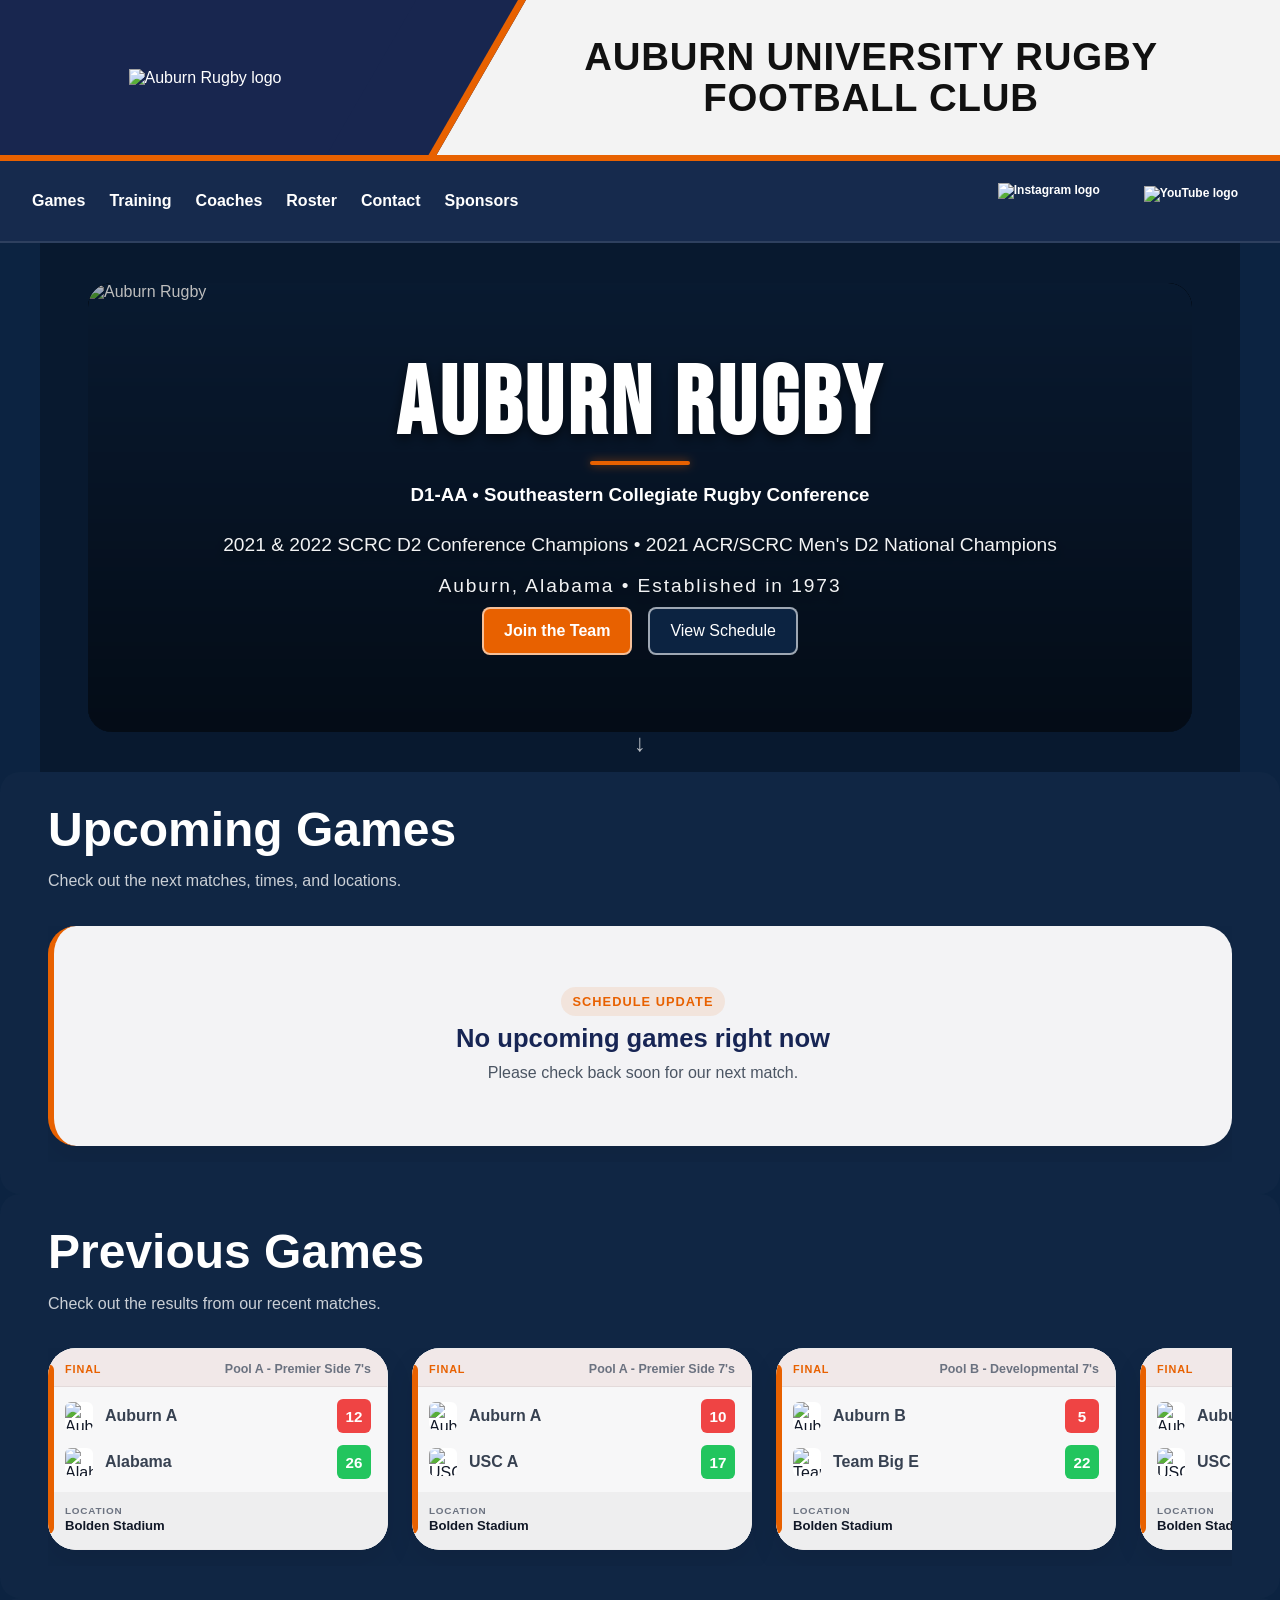
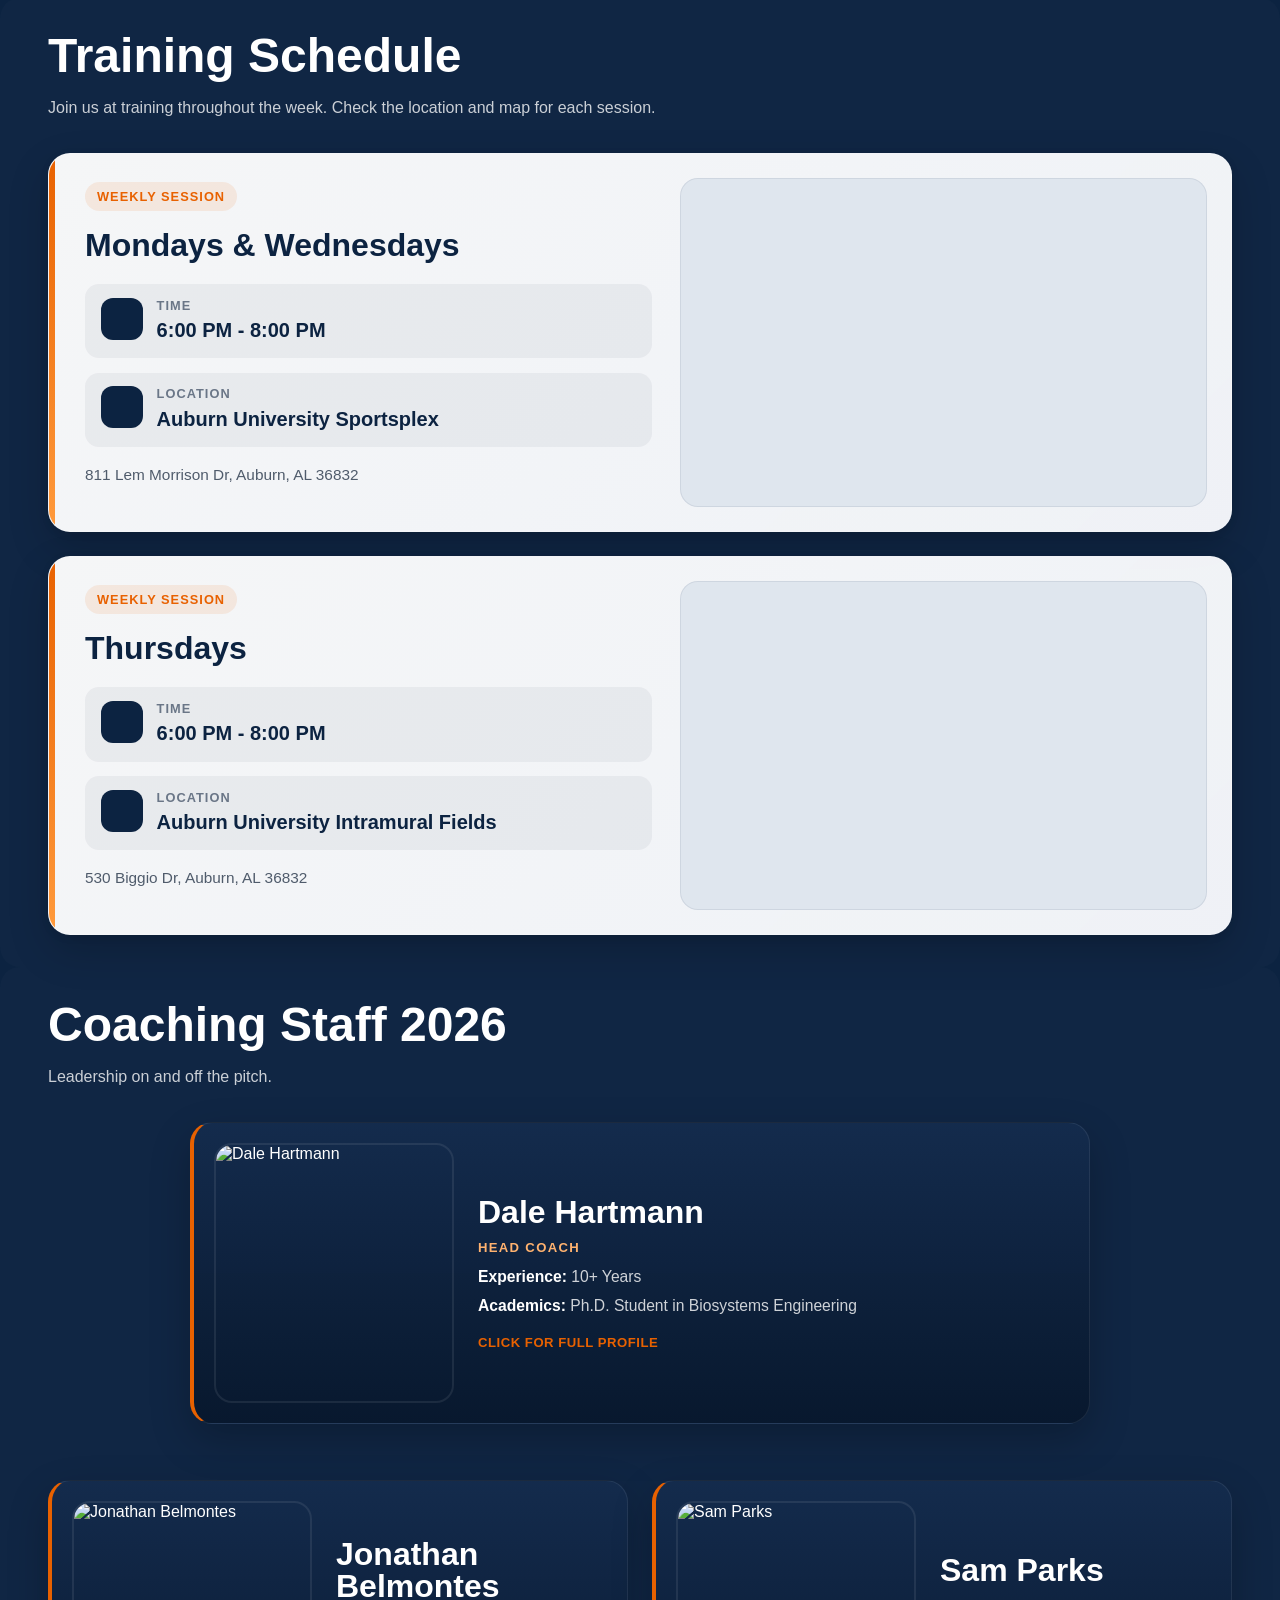
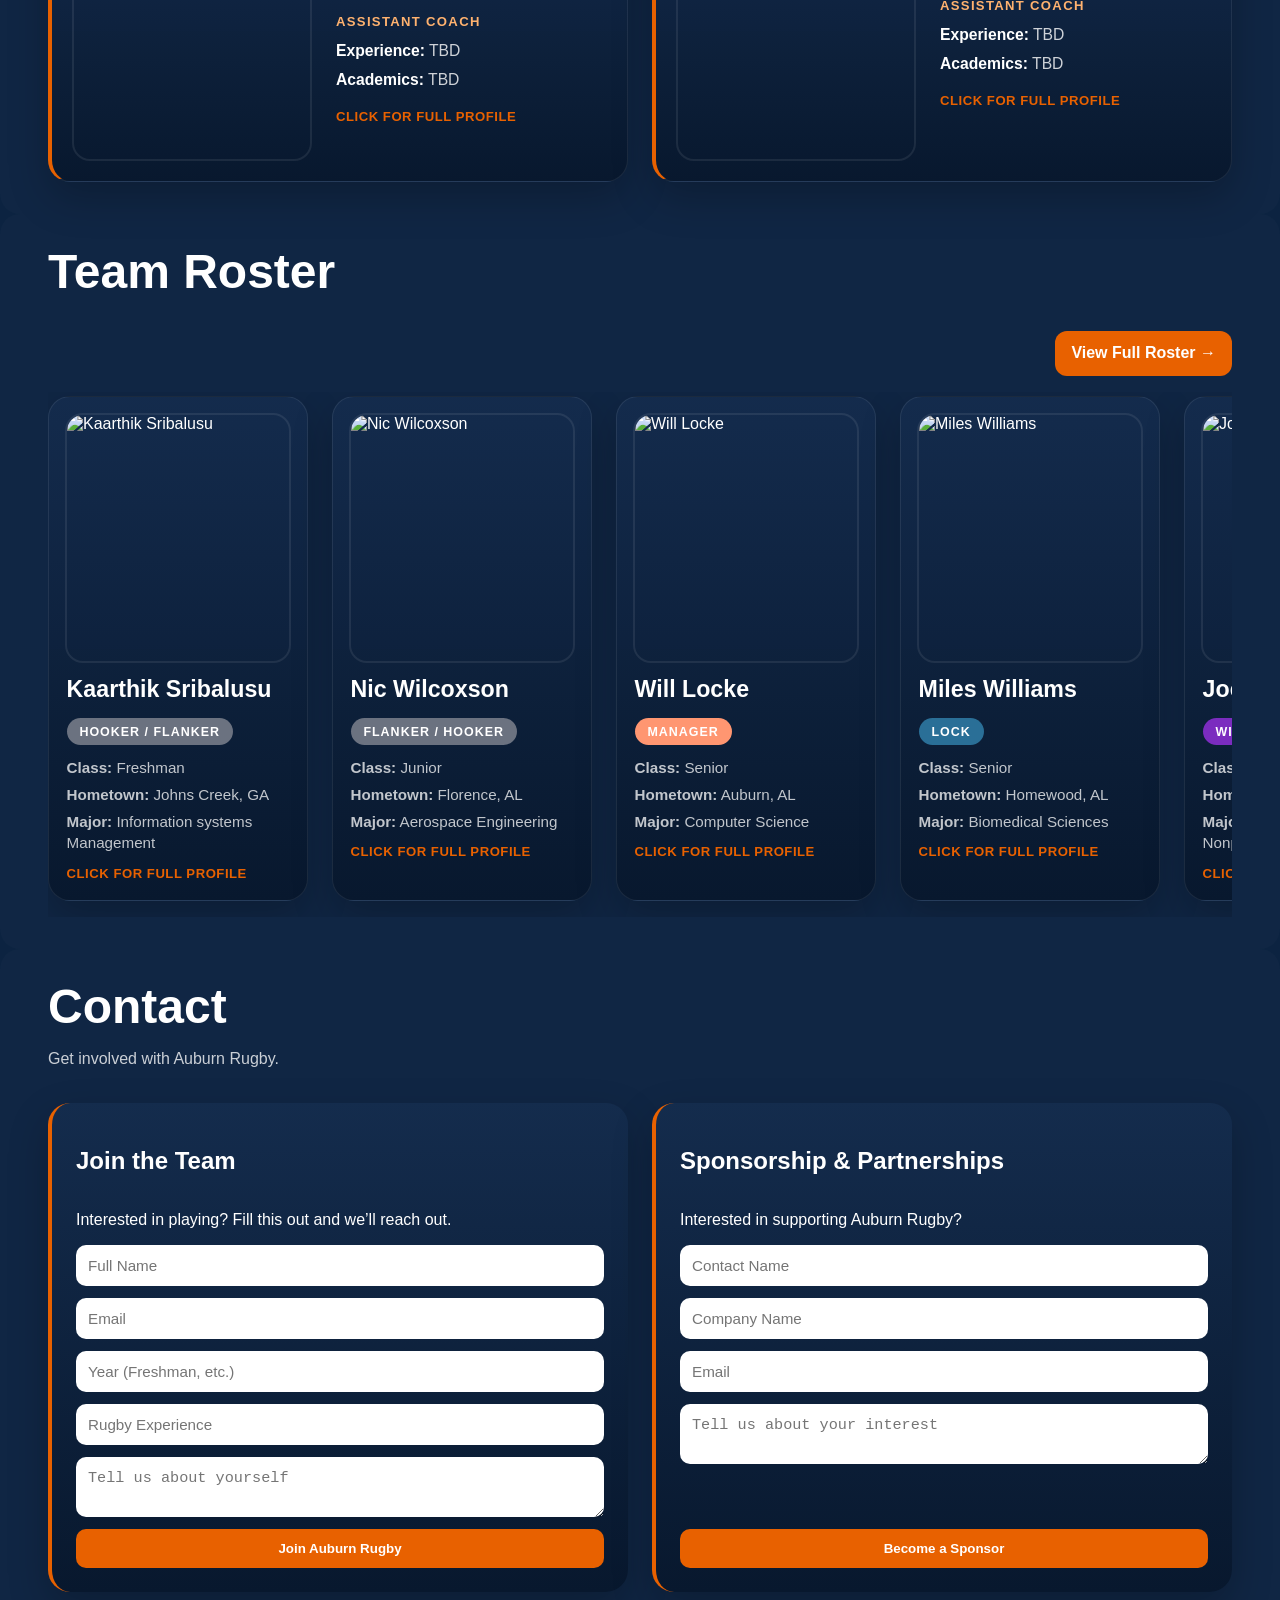
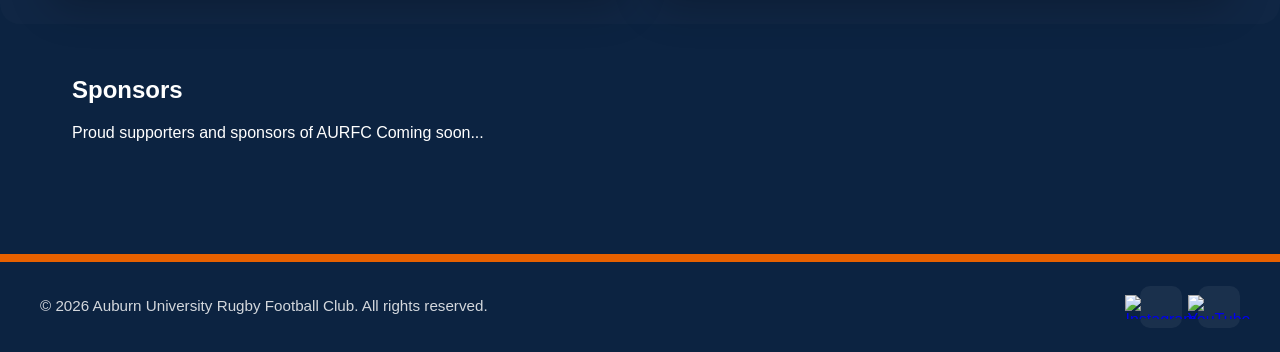
==== index.html @ 2b081f67 "Rename Home.html to index.html" ====
<!DOCTYPE html>
<html lang="en">
<head>
  <meta charset="UTF-8" />
  <meta name="viewport" content="width=device-width, initial-scale=1.0" />
  <title>Auburn University Rugby Football Club</title>

  <!-- Site styles -->
  <link rel="stylesheet" href="style.css" />

  <!-- Fonts used by the current design -->
  <link href="https://fonts.googleapis.com/css2?family=Roboto:wght@400;700&display=swap" rel="stylesheet" />
  <link href="https://fonts.googleapis.com/css2?family=Bebas+Neue&display=swap" rel="stylesheet" />
</head>
<body>
  <!-- =========================
       HEADER
       ========================= -->
  <div class="site-header" id="site-header">
  <header class="top-bar">
    <div class="top-bar-container">
      <div class="logo-section">
        <img src="images/logo.png" alt="Auburn Rugby logo" />
      </div>

      <div class="title-section">
        <h1 class="top-title">Auburn University Rugby Football Club</h1>
      </div>
    </div>
  </header>

  <!-- =========================
       MAIN NAVIGATION
       ========================= -->
  <nav class="main-nav" aria-label="Main navigation">
    <div class="nav-links">
      <a href="#upcoming-games">Games</a>
      <a href="#training-schedule">Training</a>
      <a href="#coaching-staff">Coaches</a>
      <a href="#roster">Roster</a>
      <a href="#contact">Contact</a>
      <a href="#sponsors">Sponsors</a>
    </div>

    <div class="nav-social">
      <a href="https://www.instagram.com/auburnrugby" target="_blank" rel="noopener noreferrer" class="ig-icon">
        <img src="images/IG.png" alt="Instagram logo" />
      </a>
      <a href="https://www.youtube.com/@AuburnRugby-t1y" target="_blank" rel="noopener noreferrer" class="yt-icon">
        <img src="images/YT.png" alt="YouTube logo" />
      </a>
    </div>
  </nav>
  </div>

  <main>
    <!-- =========================
         HERO
         ========================= -->
    <section class="hero">
      <div class="hero-container hero-video-full">
        <div class="hero-image">
          <!-- Poster image remains the same. The JavaScript hero-video logic is kept
               intact and safely does nothing unless a #hero-video element exists. -->
          <img src="images/Team.jpeg" alt="Auburn Rugby" class="hero-poster" id="hero-poster" />

          <div class="hero-overlay">
            <h1>Auburn Rugby</h1>
            <h3>D1-AA • Southeastern Collegiate Rugby Conference</h3>
            <p>2021 &amp; 2022 SCRC D2 Conference Champions • 2021 ACR/SCRC Men's D2 National Champions</p>
            <p class="hero-meta">Auburn, Alabama • Established in 1973</p>

            <div class="hero-buttons">
              <a href="#contact" class="btn-primary">Join the Team</a>
              <a href="#upcoming-games" class="btn-secondary">View Schedule</a>
            </div>
          </div>
        </div>
      </div>

      <div class="scroll-indicator">↓</div>
    </section>

<!-- =========================
   NEXT MATCH COUNTDOWN
========================= -->
    <section id="next-match" class="next-match-section">
      <div class="next-match-card" id="next-match-card">
        <span class="next-match-label">Next Match</span>

        <div class="next-match-opponent" id="next-match-opponent">
          Upcoming match coming soon
        </div>

        <div class="next-match-grid">
          <div class="next-match-box">
            <span class="next-match-number" id="countdown-days">--</span>
            <span class="next-match-unit">Days</span>
          </div>

          <div class="next-match-box">
            <span class="next-match-number" id="countdown-hours">--</span>
            <span class="next-match-unit">Hours</span>
          </div>

          <div class="next-match-box">
            <span class="next-match-number" id="countdown-minutes">--</span>
            <span class="next-match-unit">Minutes</span>
          </div>

          <div class="next-match-box">
            <span class="next-match-number" id="countdown-seconds">--</span>
            <span class="next-match-unit">Seconds</span>
          </div>
        </div>

        <p class="next-match-meta" id="next-match-meta">
          Date and time will appear here
        </p>
      </div>
    </section>
    <!-- =========================
         UPCOMING GAMES
         ========================= -->
    <section id="upcoming-games" class="section-block">
      <div class="section-header">
        <h2>Upcoming Games</h2>
        <p class="section-subtitle">Check out the next matches, times, and locations.</p>
      </div>

      <!-- Filled dynamically by script.js -->
      <div id="upcoming-games-container" class="upcoming-games-grid"></div>
    </section>

    <!-- =========================
         PREVIOUS GAMES
         ========================= -->
    <section id="previous-games" class="section-block">
      <div class="section-header">
        <h2>Previous Games</h2>
        <p class="section-subtitle">Check out the results from our recent matches.</p>
      </div>

      <!-- Filled dynamically by script.js -->
      <div id="previous-games-container" class="upcoming-games-grid"></div>
    </section>

    <!-- =========================
         PREVIOUS GAME MODAL
         ========================= -->
    <div class="game-modal" id="game-modal" aria-hidden="true">
      <div class="game-modal-backdrop" id="game-modal-backdrop"></div>
      <div class="game-modal-dialog" role="dialog" aria-modal="true" aria-labelledby="game-modal-title">
        <button class="game-modal-close" id="game-modal-close" aria-label="Close game details" type="button">
          &times;
        </button>

        <!-- Filled dynamically when a previous-game card is opened -->
        <div class="game-modal-content" id="game-modal-content"></div>
      </div>
    </div>

    <!-- =========================
         OPTIONAL LEGACY SCHEDULE TABLE
         Kept commented because the existing app currently comments it out,
         but the JavaScript still supports it if restored.
         ========================= -->
    <!--
    <section id="match-schedule">
      <h2>Fall 2025 Match Schedule</h2>

      <table>
        <thead>
          <tr>
            <th>Date</th>
            <th>Opponent</th>
            <th>Location</th>
          </tr>
        </thead>
        <tbody id="schedule-body"></tbody>
      </table>
    </section>
    -->

    <!-- =========================
         TRAINING SCHEDULE
         ========================= -->
    <section id="training-schedule" class="section-block">
      <div class="section-header">
        <h2>Training Schedule</h2>
        <p class="section-subtitle">
          Join us at training throughout the week. Check the location and map for each session.
        </p>
      </div>

      <!-- Filled dynamically by script.js -->
      <div id="training-container" class="training-grid"></div>
    </section>

    <!-- =========================
         COACHING STAFF
         Coach details are stored in data-* attributes and read by script.js.
         ========================= -->
    <section id="coaching-staff" class="section-block">
      <div class="section-header">
        <h2>Coaching Staff 2026</h2>
        <p class="section-subtitle">Leadership on and off the pitch.</p>
      </div>

      <div class="coach-shell">
        <article
          class="player-card coach-card-horizontal coach-card"
          id="head-coach-card"
          tabindex="0"
          role="button"
          data-name="Dale Hartmann"
          data-role="Head Coach"
          data-image="images/players/silhouette.png"
          data-experience="10+ Years Coaching"
          data-specialty="Player Development"
          data-hometown="TBD"
          data-bio="Dale Hartmann leads Auburn Rugby with a focus on development, discipline, and competitive excellence."
        >
          <div class="player-image-wrap coach-image-wrap">
            <img src="images/players/silhouette.png" alt="Dale Hartmann" class="player-image coach-image" />
          </div>

          <div class="player-card-body coach-card-body">
            <h3 class="player-name coach-name">Dale Hartmann</h3>
            <p class="player-position coach-role">Head Coach</p>

            <div class="player-card-preview coach-preview">
              <span><strong>Experience:</strong> 10+ Years</span>
              <span><strong>Academics:</strong> Ph.D. Student in Biosystems Engineering</span>
            </div>

            <p class="player-card-hint">Click for full profile</p>
          </div>
        </article>

        <article
          class="player-card coach-card-horizontal coach-card"
          id="assistant-coach-1-card"
          tabindex="0"
          role="button"
          data-name="Jonathan Belmontes"
          data-role="Assistant Coach"
          data-image="images/players/silhouette.png"
          data-experience="TBD"
          data-specialty="Attack"
          data-hometown="TBD"
          data-bio="Jonathan Belmontes works closely with the backs and attacking systems."
        >
          <div class="player-image-wrap coach-image-wrap">
            <img src="images/players/silhouette.png" alt="Jonathan Belmontes" class="player-image coach-image" />
          </div>

          <div class="player-card-body coach-card-body">
            <h3 class="player-name coach-name">Jonathan Belmontes</h3>
            <p class="player-position coach-role">Assistant Coach</p>

            <div class="player-card-preview coach-preview">
              <span><strong>Experience:</strong> TBD</span>
              <span><strong>Academics:</strong> TBD</span>
            </div>

            <p class="player-card-hint">Click for full profile</p>
          </div>
        </article>

        <article
          class="player-card coach-card-horizontal coach-card"
          id="assistant-coach-2-card"
          tabindex="0"
          role="button"
          data-name="Sam Parks"
          data-role="Assistant Coach"
          data-image="images/players/silhouette.png"
          data-experience="TBD"
          data-specialty="Defense"
          data-hometown="TBD"
          data-bio="Sam Parks focuses on defensive structure and player development within the program."
          aria-label="View details for Sam Parks"
        >
          <div class="player-image-wrap coach-image-wrap">
            <img src="images/players/silhouette.png" alt="Sam Parks" class="player-image coach-image" />
          </div>

          <div class="player-card-body coach-card-body">
            <h3 class="player-name coach-name">Sam Parks</h3>
            <p class="player-position coach-role">Assistant Coach</p>

            <div class="player-card-preview coach-preview">
              <span><strong>Experience:</strong> TBD</span>
              <span><strong>Academics:</strong> TBD</span>
            </div>

            <p class="player-card-hint">Click for full profile</p>
          </div>
        </article>
      </div>
    </section>

    <!-- =========================
         OFFICERS
         Kept commented to preserve the current live structure.
         ========================= -->
    <!--
    <section id="officers">
      <h2>Executive Officers 2026</h2>
      <p>Coming soon...</p>
    </section>
    -->

    <!-- =========================
         ROSTER PREVIEW
         The home page shows a smaller, randomized player carousel.
         ========================= -->
    <section id="roster" class="section-block">
      <div class="section-header">
        <h2>Team Roster</h2>
      </div>

      <div class="roster-home-actions">
        <a href="Roster.html" class="view-roster-btn">View Full Roster →</a>
      </div>

      <div class="roster-shell">
        <div class="player-carousel" id="roster-container"></div>
      </div>
    </section>

    <!-- Player modal used by both the home page roster preview and the full roster page -->
    <div class="player-modal" id="player-modal" aria-hidden="true">
      <div class="player-modal-backdrop" id="player-modal-backdrop"></div>

      <div class="player-modal-dialog" role="dialog" aria-modal="true" aria-labelledby="player-modal-name">
        <button class="player-modal-close" id="player-modal-close" aria-label="Close player details" type="button">
          &times;
        </button>

        <div class="player-modal-content" id="player-modal-content"></div>
      </div>
    </div>

    <!-- Coach modal uses the same visual shell as the player modal -->
    <div class="player-modal" id="coach-modal" aria-hidden="true">
      <div class="player-modal-backdrop" id="coach-modal-backdrop"></div>

      <div class="player-modal-dialog" role="dialog" aria-modal="true" aria-labelledby="coach-modal-name">
        <button class="player-modal-close" id="coach-modal-close" aria-label="Close coach details" type="button">
          &times;
        </button>

        <div class="player-modal-content" id="coach-modal-content"></div>
      </div>
    </div>

    <!-- =========================
         CONTACT
         Two separate AJAX forms:
         - Player interest form
         - Sponsor/partnership form
         ========================= -->
    <section id="contact" class="section-block">
      <div class="section-header">
        <h2>Contact</h2>
        <p class="section-subtitle">Get involved with Auburn Rugby.</p>
      </div>

      <div class="contact-grid">
        <div class="contact-card">
          <h2>Join the Team</h2>
          <p>Interested in playing? Fill this out and we’ll reach out.</p>

          <form id="player-contact-form" action="https://formspree.io/f/xgorejrr" method="POST">
            <input type="hidden" name="type" value="player" />

            <input type="text" name="name" placeholder="Full Name" required />
            <input type="email" name="email" placeholder="Email" required />
            <input type="text" name="year" placeholder="Year (Freshman, etc.)" />
            <input type="text" name="experience" placeholder="Rugby Experience" />

            <textarea name="message" placeholder="Tell us about yourself"></textarea>

            <button type="submit">Join Auburn Rugby</button>
          </form>
        </div>

        <div class="contact-card">
          <h2>Sponsorship &amp; Partnerships</h2>
          <p>Interested in supporting Auburn Rugby?</p>

          <form id="sponsor-contact-form" action="https://formspree.io/f/xjgjvqzk" method="POST">
            <input type="hidden" name="type" value="sponsor" />

            <input type="text" name="name" placeholder="Contact Name" required />
            <input type="text" name="company" placeholder="Company Name" />
            <input type="email" name="email" placeholder="Email" required />

            <textarea name="message" placeholder="Tell us about your interest"></textarea>

            <button type="submit">Become a Sponsor</button>
          </form>
        </div>
      </div>
    </section>

    <!-- Success modal opened by the AJAX contact-form logic -->
    <div class="contact-success-modal" id="contact-success-modal" aria-hidden="true">
      <div class="contact-success-backdrop"></div>
      <div class="contact-success-box">
        <h3>Thank you!</h3>
        <p>Your information has been submitted successfully.</p>
        <button type="button" id="contact-success-close">Close</button>
      </div>
    </div>

    <!-- =========================
         SPONSORS
         ========================= -->
    <section id="sponsors">
      <h2>Sponsors</h2>
      <p>Proud supporters and sponsors of AURFC Coming soon...</p>
    </section>
  </main>

  <!-- =========================
       FOOTER
       ========================= -->
  <footer class="site-footer">
    <div class="footer-container">
      <p>&copy; 2026 Auburn University Rugby Football Club. All rights reserved.</p>

      <div class="footer-social">
        <a href="https://www.instagram.com/auburnrugby" target="_blank" rel="noopener noreferrer" class="ig-icon">
          <img src="images/IG.png" alt="Instagram logo" />
        </a>
        <a href="https://www.youtube.com/@AuburnRugby-t1y" target="_blank" rel="noopener noreferrer" class="yt-icon">
          <img src="images/YT.png" alt="YouTube logo" />
        </a>
      </div>
    </div>
  </footer>

  <!-- Site behavior -->
  <script src="script.js"></script>
</body>
</html>
---- style.css ----
html, body {
  overflow-x: hidden;
}
*,
*::before,
*::after {
  box-sizing: border-box;
}

html,
body {
  margin: 0;
  padding: 0;
  font-family: Arial, sans-serif;
  background-color: #0c2341;
  color: white;
  max-width: 100%;
  overflow-x: hidden;
}

h1 {
  text-align: center;
}

  section {
    max-width: 1200px;
    margin: 0 auto;
    padding: 2rem;
  }
/* =========================
   TOP HEADER BAR
========================= */

/* =========================
   STACKED HEADER
========================= */

.site-header {
  position: relative;
  z-index: 1000;
}

/* Top brand bar stays normal */
.top-bar {
  background: #f3f3f3;
  border-bottom: 6px solid #e86100;
}

.top-bar-container {
  width: 100%;
  height: 155px;
  display: grid;
  grid-template-columns: 430px 1fr;
  overflow: hidden;
}

.logo-section {
  position: relative;
  background: #18264f;
  display: flex;
  align-items: center;
  justify-content: center;
  padding: 1rem 1.5rem;
}

.logo-section::after {
  content: "";
  position: absolute;
  top: -8px;
  bottom: -40px;
  right: -42px;
  width: 110px;
  background: #18264f;
  transform: skewX(-30deg);
  border-right: 8px solid #e86100;
  z-index: 1;
}

.logo-section img {
  max-height: 125px;
  width: auto;
  display: block;
  position: relative;
  z-index: 2;
  transform: translateX(-10px);
}

.title-section {
  display: flex;
  align-items: center;
  justify-content: center;
  background: #f3f3f3;
  padding: 0 2.5rem 0 4.5rem;
}

.top-title {
  margin: 0;
  text-align: center;
  font-size: clamp(2rem, 3vw, 3.3rem);
  font-weight: 900;
  line-height: 1.05;
  color: #111;
  text-transform: uppercase;
  letter-spacing: 0.02em;
  max-width: 1100px;
}

/* ONLY the nav sticks */
.main-nav {
  position: sticky;
  top: 0;
  z-index: 1000;

  display: flex;
  justify-content: space-between;
  align-items: center;
  flex-wrap: wrap;

  background: #162a4d;
  padding: 1rem 2rem;
  border-bottom: 2px solid rgba(255,255,255,0.1);
}

/* remove fake offset */
body {
  padding-top: 0;
}

/* =========================
   SOCIAL MEDIA
========================= */

.nav-links {
  display: flex;
  flex-wrap: wrap;
  gap: 1.5rem;
}

.nav-links a {
  color: white;
  text-decoration: none;
  font-weight: bold;
}

.nav-links a:hover {
  transition: transform 0.2s ease, opacity 0.2s ease;
  transform: scale(1.1);
  opacity: 0.85;
}

.nav-social {
  display: flex;
  gap: 1.5rem;
  align-items: center;
}

.nav-social img {
  height: 28px;
  width: auto;
  display: block;
  transition: transform 0.2s ease, opacity 0.2s ease;
}

.nav-social a:hover img {
  transform: scale(1.15);
  opacity: 0.85;
}

.nav-social a {
  display: flex;
  align-items: center;
  justify-content: center;
  color: white;
  text-decoration: none;
  display: flex;
  align-items: center;
  justify-content: center;
  font-size: 0.75rem;
  font-weight: 800;
  padding: 6px 10px;
  border-radius: 8px;
  transition: all 0.2s ease;
}

.nav-social a:hover {
  background: #0c2341;
  transform: translateY(-2px);
}
.ig-icon img {
  height: 36px;
}

.yt-icon img {
  height: 30px;
}
/* =========================
   HERO SECTION
========================= */

.hero {
  padding: 2.5rem clamp(1rem, 4vw, 3rem);
  background:#08192f;
  position: relative;
}

.hero-video-full {
  max-width: 1280px;
  margin: 0 auto;
  padding: 0;
  border-radius: 24px;
  overflow: hidden;
  background: #000;
}

.hero-image {
  position: relative;
  aspect-ratio: 16 / 6.5;
  overflow: hidden;
  border-radius: 24px;
}

.hero-poster,
.hero-video {
  position: absolute;
  inset: 0;
  width: 100%;
  height: 100%;
  display: block;
}

.hero-overlay {
  background: linear-gradient(
    to bottom,
    rgba(0,0,0,0.25),
    rgba(0,0,0,0.65)
  );
  position: absolute;
  inset: 0;
  display: flex;
  flex-direction: column;
  justify-content: center;
  align-items: center;
  text-align: center;
  padding: 2rem;
  animation: fadeUp 0.8s ease forwards;
}

@keyframes fadeUp {
  from {
    opacity: 0;
    transform: translateY(15px);
  }
  to {
    opacity: 1;
    transform: translateY(0);
  }
}

.hero-overlay h1 {
  font-family: 'Bebas Neue', sans-serif;
  font-size: 6rem;
  letter-spacing: 0.04em;
  text-transform: uppercase;
  align-items: center;
  margin: 0;
  line-height: 0.95;
}

.hero-overlay h1::after {
  content: "";
  display: block;
  width: 100px;
  height: 4px;
  background: #e86100;
  margin: 10px auto 0;
  border-radius: 2px;
  box-shadow: 0 0 10px rgba(232, 97, 0, 0.6);
}

.hero-overlay p {
  margin: 0.6rem 0;
  font-size: 1.2rem;
  opacity: 0.95;
}

.hero-overlay h1,
.hero-overlay p {
  text-shadow: 0 4px 12px rgba(0,0,0,0.6);
}

.hero-meta {
  font-size: 0.85rem;
  letter-spacing: 0.1em;
  opacity: 0.8;
  margin-bottom: 1.2rem;
}

.hero-buttons {
  display: flex;
  gap: 1rem;
  align-items: center;
  justify-content: center;
}

.btn-primary {
  background: #e86100;
  padding: 12px 20px;
  border-radius: 8px;
  color: white;
  text-decoration: none;
  font-weight: bold;
  border: 2px solid rgba(255,255,255,0.6);
}

.btn-secondary {
  background: #0c2341;
  padding: 12px 20px;
  border-radius: 8px;
  color: white;
  text-decoration: none;
  border: 2px solid rgba(255,255,255,0.6);
}

.btn-primary,
.btn-secondary {
  display: inline-flex;
  align-items: center;
  justify-content: center;
  height: 48px; /* force equal height */
}

.btn-primary:hover {
  transform: translateY(-2px);
  box-shadow: 0 8px 20px rgba(232, 97, 0, 0.4);
}

.btn-secondary:hover {
  transform: translateY(-2px);
  box-shadow: 0 8px 20px #0c2341ff;
}

.hero-poster {
  object-fit: contain;
  object-position: center center;
  background: #0c2341;
}

.hero-video {
  object-fit: contain;
  object-position: center center;
  background: #0c2341;

}

.hero-video {
  opacity: 0;
  transition: opacity 0.25s ease;
}

.hero-image.is-playing .hero-video {
  opacity: 1;
}

.hero-image.is-playing .hero-poster {
  opacity: 0;
}

.hero-poster {
  transition: opacity 0.25s ease;
}

.scroll-indicator {
  position: absolute;
  bottom: 15px;
  font-size: 1.5rem;
  opacity: 0.7;
  animation: bounce 1.5s infinite;
  left: 50%;
  transform: translateX(-50%);
}

@keyframes bounce {
  0%, 100% { transform: translateY(0); }
  50% { transform: translateY(6px); }
}

/* =========================
   NEXT MATCH COUNTDOWN
========================= */

.next-match-section {
  margin-top: 20px;
  margin-bottom: 2.25rem;
  padding: 0;
}

.next-match-section .section-header {
  text-align: center;
  margin-bottom: 1.25rem;
}

.next-match-card {
  max-width: 860px;
  margin: 0 auto;
  padding: 2rem;
  border-radius: 24px;
  position: relative;
  overflow: hidden;
  animation: fadeUp 0.6s ease;
  background: linear-gradient(
    180deg,
    rgba(15, 42, 74, 0.98),
    rgba(8, 24, 46, 1)
  );
  border: 1px solid rgba(255,255,255,0.10);
  box-shadow: 0 20px 50px rgba(0,0,0,0.28);
  text-align: center;
}

.next-match-card::before {
  content: "";
  position: absolute;
  top: 0;
  left: 32px;
  right: 32px;
  height: 4px;
  background: #e86100;
  border-radius: 0 0 6px 6px;
}

.next-match-label {
  display: inline-block;
  margin-bottom: 0.7rem;
  font-size: 0.8rem;
  font-weight: 800;
  letter-spacing: 0.14em;
  text-transform: uppercase;
  color: #ffb26f;
}

.next-match-opponent {
  font-size: clamp(1.5rem, 3vw, 2.15rem);
  font-weight: 900;
  line-height: 1.15;
  color: #ffffff;
  margin-bottom: 1.25rem;
}

.next-match-grid {
  display: grid;
  grid-template-columns: repeat(4, minmax(130px, 1fr));
  gap: 1rem;
  margin-bottom: 1.25rem;
}

.next-match-box {
  padding: 1.15rem 0.8rem;
  border-radius: 18px;
  background: rgba(255,255,255,0.07);
  border: 1px solid rgba(255,255,255,0.10);
  box-shadow: inset 0 1px 0 rgba(255,255,255,0.08);
}

.next-match-number {
  display: block;
  font-size: clamp(2.2rem, 4vw, 3.4rem);
  font-weight: 900;
  line-height: 1;
  color: #ffffff;
}

.next-match-unit {
  display: block;
  margin-top: 0.45rem;
  font-size: 0.78rem;
  font-weight: 800;
  letter-spacing: 0.1em;
  text-transform: uppercase;
  color: rgba(255,255,255,0.68);
}

.next-match-meta {
  margin: 0;
  font-size: 1.05rem;
  font-weight: 700;
  color: rgba(255,255,255,0.9);
}

/* UPCOMING GAMES */
.upcoming-games-grid {
  display: flex;
  gap: 1.5rem;
  overflow-x: auto;
  padding-bottom: 1rem;
  scroll-snap-type: x proximity;
}

.upcoming-game-card {
  flex: 0 0 320px;
  background: #f3f3f5;
  border-radius: 28px;
  position: relative;
  overflow: hidden;
  box-shadow: 0 12px 30px rgba(0, 0, 0, 0.08);
  scroll-snap-align: start;
}

.upcoming-game-card::before {
  content: "";
  position: absolute;
  top: 16px;
  bottom: 16px;
  left: 0;
  width: 6px;
  background: #e86100;
  border-radius: 0 8px 8px 0;
}

.upcoming-game-content {
  display: flex;
  flex-direction: column;
  gap: 1rem;
  padding: 1.25rem;
}

.upcoming-game-badge {
  display: inline-flex;
  align-self: flex-start;
  padding: 0.45rem 0.75rem;
  border-radius: 999px;
  background: rgba(232, 97, 0, 0.1);
  color: #e86100;
  font-size: 0.8rem;
  font-weight: 800;
  letter-spacing: 0.08em;
  text-transform: uppercase;
}

.upcoming-game-header {
  display: flex;
  align-items: center;
  gap: 0.85rem;
}

.upcoming-game-logo {
  width: 60px;
  height: 60px;
  object-fit: contain;
  border-radius: 14px;
  background: #fff;
  padding: 0.35rem;
  box-shadow: 0 4px 12px rgba(0,0,0,0.08);
}

.upcoming-game-title {
  margin: 0;
  font-size: 1.5rem;
  line-height: 1.1;
  color: #172554;
}

.upcoming-game-meta {
  display: grid;
  gap: 0.75rem;
}

.upcoming-game-meta-item {
  display: flex;
  gap: 0.85rem;
  align-items: flex-start;
  padding: 0.85rem 1rem;
  border-radius: 14px;
  background: rgba(12, 35, 65, 0.05);
}

.upcoming-game-meta-icon {
  flex-shrink: 0;
  width: 42px;
  height: 42px;
  display: grid;
  place-items: center;
  border-radius: 12px;
  background: #0c2341;
  color: #ffffff;
  font-size: 1rem;
  font-weight: 700;
}

.upcoming-game-meta-label {
  display: block;
  margin-bottom: 0.2rem;
  font-size: 0.8rem;
  font-weight: 800;
  text-transform: uppercase;
  letter-spacing: 0.08em;
  color: #6a7687;
}

.upcoming-game-meta-value {
  margin: 0;
  font-size: 1.05rem;
  font-weight: 700;
  color: #0c2341;
  line-height: 1.4;
}

.upcoming-game-meta-value a {
  color: #0c2341;
  text-decoration: none;
  border-bottom: 1px solid transparent;
  transition: color 0.2s ease, border-color 0.2s ease;
}

.upcoming-game-meta-value a:hover {
  color: #e86100;
  border-color: #e86100;
}

.upcoming-game-map-container {
  height: 150px;
  border-radius: 18px;
  overflow: hidden;
  background: #dfe6ee;
}

.upcoming-game-map-container iframe {
  width: 100%;
  height: 100%;
  border: 0;
  display: block;
}

.upcoming-game-empty-state {
  flex: 1 1 100%;
  min-height: 220px;
  display: flex;
  align-items: center;
  justify-content: center;
  background: #f3f3f5;
  border-radius: 28px;
  box-shadow: 0 12px 30px rgba(0, 0, 0, 0.08);
  border-left: 6px solid #e86100;
}

.upcoming-game-empty-content {
  text-align: center;
  padding: 2rem;
  max-width: 500px;
}

.upcoming-game-empty-content h3 {
  margin: 0.5rem 0;
  color: #172554;
  font-size: 1.6rem;
}

.upcoming-game-empty-content p {
  margin: 0;
  color: #4b5563;
  font-size: 1rem;
  line-height: 1.5;
}

.upcoming-games-grid {
  display: flex;
  gap: 1.5rem;
  overflow-x: auto;
  padding-bottom: 1rem;
  scroll-snap-type: x proximity;
}

.upcoming-game-card,
.previous-game-card {
  flex: 0 0 340px;
  scroll-snap-align: start;
}
.previous-game-card.win {
  border-left: 6px solid #22c55e;
}

.previous-game-card.loss {
  border-left: 6px solid #ef4444;
}

.espn-game-card {
  background: #f7f7f8;
  border-radius: 16px;
  overflow: hidden;
  box-shadow: 0 10px 24px rgba(0, 0, 0, 0.08);
  color: #111827;
  border: 1px solid rgba(0,0,0,0.05);
}

.espn-game-top {
  display: flex;
  justify-content: space-between;
  align-items: center;
  gap: 0.75rem;
  padding: 0.8rem 1rem 0.6rem;
  background: #f1e8e8;
  border-bottom: 1px solid rgba(0,0,0,0.06);
}

.espn-status-badge {
  font-size: 0.68rem;
  font-weight: 900;
  letter-spacing: 0.08em;
  color: #e86100;
  text-transform: uppercase;
}

.espn-game-type {
  font-size: 0.78rem;
  color: #6b7280;
  font-weight: 700;
  text-align: right;
}

.espn-matchup {
  padding: 0.8rem 1rem;
  display: flex;
  flex-direction: column;
  gap: 0.75rem;
}

.espn-team-row {
  display: flex;
  align-items: center;
  justify-content: space-between;
  gap: 1rem;
}

.espn-team-info {
  display: flex;
  align-items: center;
  gap: 0.75rem;
  min-width: 0;
}

.espn-team-logo {
  width: 28px;
  height: 28px;
  object-fit: contain;
  border-radius: 6px;
  background: white;
  flex-shrink: 0;
}

.espn-team-name {
  font-size: 1rem;
  font-weight: 800;
  color: #374151;
  white-space: nowrap;
  overflow: hidden;
  text-overflow: ellipsis;
}

.espn-score-box {
  min-width: 34px;
  height: 34px;
  border-radius: 6px;
  display: inline-flex;
  align-items: center;
  justify-content: center;
  font-weight: 900;
  font-size: 0.95rem;
  color: white;
  flex-shrink: 0;
}

.espn-score-box.win {
  background: #22c55e;
}

.espn-score-box.loss {
  background: #ef4444;
}

.espn-game-footer {
  padding: 0.8rem 1rem 1rem;
  background: #eeeeef;
  display: flex;
  flex-direction: column;
  gap: 0.15rem;
}

.espn-location-label {
  font-size: 0.62rem;
  font-weight: 900;
  letter-spacing: 0.08em;
  text-transform: uppercase;
  color: #6b7280;
}

.espn-location-value {
  font-size: 0.82rem;
  font-weight: 700;
  color: #111827;
}

.previous-game-card {
  cursor: pointer;
  transition: transform 0.2s ease, box-shadow 0.2s ease;
}

.previous-game-card:hover,
.previous-game-card:focus-visible {
  transform: translateY(-4px);
}

.upcoming-games-grid::-webkit-scrollbar {
  height: 10px;
}

.upcoming-games-grid::-webkit-scrollbar-track {
  background: rgba(255,255,255,0.08);
  border-radius: 999px;
}

.upcoming-games-grid::-webkit-scrollbar-thumb {
  background: linear-gradient(90deg, #e86100, #ff9d4d);
  border-radius: 999px;
}

.player-modal-season-stats {
  margin-top: 1.5rem;
}

.player-modal-section-title {
  margin: 0 0 0.9rem;
  font-size: 1.1rem;
  font-weight: 800;
  color: #ffffff;
}

.game-modal-player-stats {
  margin-top: 1.5rem;
}

.game-modal-section-title {
  margin: 0 0 0.9rem;
  font-size: 1.1rem;
  font-weight: 800;
  color: #ffffff;
}

.game-modal-player-grid {
  display: grid;
  grid-template-columns: repeat(auto-fit, minmax(220px, 1fr));
  gap: 1rem;
}

.game-modal-player-card {
  padding: 1rem;
  border-radius: 16px;
  background: rgba(255,255,255,0.06);
  border: 1px solid rgba(255,255,255,0.06);
  color: #ffffff;
  text-align: left;
  cursor: pointer;
  transition: transform 0.2s ease, background 0.2s ease;
}

.game-modal-player-card:hover {
  transform: translateY(-2px);
  background: rgba(255,255,255,0.1);
}

.game-modal-player-name {
  display: block;
  margin-bottom: 0.6rem;
  font-size: 1rem;
  font-weight: 800;
  color: #ffffff;
}

.game-modal-player-lines {
  display: flex;
  flex-direction: column;
  gap: 0.35rem;
  color: rgba(255,255,255,0.82);
  font-size: 0.95rem;
  line-height: 1.4;
}

.game-modal-no-stats {
  margin: 0;
  color: rgba(255,255,255,0.75);
}

.player-modal-games {
  margin-top: 1.5rem;
}

.player-modal-games-list {
  display: grid;
  gap: 0.9rem;
}

.player-game-card {
  width: 100%;
  padding: 1rem;
  border-radius: 16px;
  background: rgba(255,255,255,0.06);
  border: 1px solid rgba(255,255,255,0.06);
  color: white;
  text-align: left;
  cursor: pointer;
  transition: transform 0.2s ease, background 0.2s ease, border-color 0.2s ease;
}

.player-game-card:hover {
  transform: translateY(-2px);
  background: rgba(255,255,255,0.1);
  border-color: rgba(255,255,255,0.12);
}

.player-game-card-top {
  display: flex;
  justify-content: space-between;
  align-items: center;
  gap: 1rem;
  margin-bottom: 0.5rem;
}

.player-game-card:focus-visible {
  outline: 2px solid #e86100;
  outline-offset: 2px;
}

.player-game-opponent {
  font-size: 1rem;
  font-weight: 800;
  color: #ffffff;
}

.player-game-result {
  font-size: 0.85rem;
  font-weight: 800;
  color: #ffb26f;
  text-transform: uppercase;
  letter-spacing: 0.06em;
}

.player-game-meta {
  display: flex;
  flex-direction: column;
  gap: 0.25rem;
  margin-bottom: 0.65rem;
  color: rgba(255,255,255,0.78);
  font-size: 0.9rem;
  line-height: 1.4;
}

.player-game-stat-line {
  display: flex;
  flex-wrap: wrap;
  gap: 1rem;
  color: #ffffff;
  font-size: 0.92rem;
  font-weight: 700;
}

.player-modal-no-games {
  margin: 0;
  color: rgba(255,255,255,0.75);
}
/* =========================
   SCHEDULE TABLE
========================= */

table {
    width: 100%;
    border-collapse: collapse;
    margin-top: 1rem;
  }
  thead {
    background-color: #ffffff; /* Auburn orange */
    color: #0c2341; /* Auburn blue */
  }
  th, td {
    padding: 0.75rem 1rem;
    border: 2px solid #8b8b8b;
    vertical-align: middle;
  }
  tbody tr:nth-child(even) {
    background-color: #e86100;
  }
  tbody tr:hover {
    background-color: #ffe6b3;
  }
  table img {
  height: 24px;
  width: auto;
  vertical-align: middle;
  margin-right: 0.5rem;
}

.score.win {
  background: #22c55e;
}

.score.loss {
  background: #ef4444;
}

/* =========================
   COACHING STAFF
========================= */

.coach-shell {
  display: grid;
  grid-template-columns: repeat(2, 1fr);
  gap: 1.5rem;
}

.coach-card-horizontal:first-child {
  grid-column: 1 / -1;
  max-width: 900px;
  margin: 0 auto 2rem;
  margin-bottom: 2rem;
  grid-template-columns: 240px 1fr;
}

.coach-card-horizontal {
  display: grid; /* 🔥 force side-by-side layout */
  grid-template-columns: 260px 1fr; /* image | text */
  align-items: flex-start;
  gap: 1.5rem;
  border-left: 3px solid #e86100;
  width: 100%;
  padding: 1.2rem;
  border: 1px solid rgba(255,255,255,0.06);
  background: linear-gradient(
    180deg,
    rgba(20,44,77,0.95),
    rgba(8,24,46,1)
  );
}

.coach-card-horizontal:hover {
  transform: translateY(-6px);
  box-shadow: 0 25px 50px rgba(0,0,0,0.35);
}
.coach-image-wrap {
  padding: 0;
  width: 100%;
}

.coach-image {
  width: 100%;
  height: 260px;
  object-fit: cover;
  object-position: center top;
  border-radius: 18px;
}
.coach-card-horizontal:not(:first-child) .coach-image {
  height: 220px;
}

.coach-card-body {
  padding: 0.5rem 1rem 0.5rem 0;
  display: flex;
  flex-direction: column;
  justify-content: center;
}

.coach-name {
  font-size: 2rem;
  font-weight: 900;
  line-height: 1.02;
}

.coach-role {
  font-size: 0.82rem;
  font-weight: 900;
  letter-spacing: 0.1em;
}

.coach-preview {
  gap: 0.45rem;
  font-size: 0.98rem;
  color: rgba(255,255,255,0.8);
}

.coach-preview strong {
  color: #ffffff;
}

/* =========================
   ROSTER
========================= */

.roster-shell {
  position: relative;
}

.player-carousel {
  display: grid;
  grid-auto-flow: column;
  grid-auto-columns: minmax(260px, 320px);
  gap: 1.5rem;
  overflow-x: auto;
  padding: 0.25rem 0.25rem 1rem;
  scroll-snap-type: x proximity;
  scrollbar-width: thin;
  scrollbar-color: #e86100 rgba(255,255,255,0.15);
}

.player-carousel::-webkit-scrollbar {
  height: 10px;
}

.player-carousel::-webkit-scrollbar-track {
  background: rgba(255,255,255,0.08);
  border-radius: 999px;
}

.player-carousel::-webkit-scrollbar-thumb {
  background: linear-gradient(90deg, #e86100, #ff9d4d);
  border-radius: 999px;
}

.player-card {
  scroll-snap-align: start;
  display: flex;
  flex-direction: column;
  min-height: 430px;
  border-radius: 22px;
  overflow: hidden;
  background: linear-gradient(180deg, rgba(20,44,77,0.98), rgba(8,24,46,1));
  color: #ffffff;
  border: 1px solid rgba(255,255,255,0.08);
  box-shadow: 0 16px 40px rgba(0,0,0,0.22);
  cursor: pointer;
  transition: transform 0.25s ease, box-shadow 0.25s ease;
}

.player-card:hover,
.player-card:focus-visible {
  transform: translateY(-8px);
  box-shadow: 0 24px 54px rgba(0,0,0,0.28);
  outline: none;
}

.player-image-wrap {
  padding: 1rem 1rem 0.5rem;
}

.player-image {
  width: 100%;
  height: 250px;
  object-fit: cover;
  object-position: center top;
  border-radius: 18px;
  display: block;
  border: 2px solid rgba(255,255,255,0.08);
}

.player-card-body {
  display: flex;
  flex-direction: column;
  gap: 0.75rem;
  padding: 0.4rem 1.1rem 1.2rem;
}

.player-name {
  margin: 0;
  font-size: 1.45rem;
  font-weight: 800;
  line-height: 1.1;
  color: #ffffff;
}

.player-position {
  margin: -0.2rem 0 0;
  font-size: 0.8rem;
  font-weight: 800;
  letter-spacing: 0.08em;
  text-transform: uppercase;
  color: #ffb26f;
}

.player-card-preview {
  display: flex;
  flex-direction: column;
  gap: 0.35rem;
  color: rgba(255,255,255,0.75);
  font-size: 0.95rem;
  line-height: 1.4;
}

.player-card-hint {
  margin-top: auto;
  margin-bottom: 0;
  font-size: 0.82rem;
  font-weight: 700;
  color: #e86100;
  letter-spacing: 0.04em;
  text-transform: uppercase;
}

.roster-table-wrapper {
  background: white;
  border-radius: 18px;
  overflow: hidden;
  box-shadow: 0 12px 30px rgba(0,0,0,0.15);
}

.roster-table {
  width: 100%;
  border-collapse: collapse;
  color: #0c2341;
}

.roster-table thead {
  background: #0c2341;
  color: white;
}

.roster-table th,
.roster-table td {
  padding: 14px 18px;
  border-bottom: 1px solid #ddd;
}

.roster-table th {
  cursor: pointer;
  font-weight: 800;
  text-transform: uppercase;
  font-size: 0.85rem;
}

.roster-table tbody tr:hover {
  background: #f5f7fb;
  cursor: pointer;
}

/* =========================
   ROSTER PAGE UPGRADES
========================= */

.roster-page-section {
  max-width: 1400px;
}

.roster-toolbar {
  position: sticky;
  top: 82px;
  z-index: 50;
  display: flex;
  justify-content: space-between;
  align-items: center;
  gap: 1rem;
  flex-wrap: wrap;
  margin-bottom: 1.25rem;
  padding: 1rem;
  border-radius: 18px;
  background: rgba(9, 24, 46, 0.92);
  backdrop-filter: blur(10px);
  border: 1px solid rgba(255,255,255,0.08);
  box-shadow: 0 12px 30px rgba(0,0,0,0.18);
}

.roster-toolbar-left {
  display: flex;
  gap: 0.85rem;
  flex-wrap: wrap;
  align-items: center;
  flex: 1;
}

.roster-toolbar-right {
  display: flex;
  align-items: center;
  gap: 0.75rem;
}

.roster-search,
.roster-filter {
  height: 48px;
  border: 1px solid rgba(255,255,255,0.14);
  border-radius: 12px;
  padding: 0 0.95rem;
  font-size: 0.95rem;
  background: #ffffff;
  color: #0c2341;
}

.roster-search {
  min-width: 280px;
  flex: 1 1 300px;
}

.roster-filter {
  min-width: 180px;
}

.roster-count {
  display: inline-flex;
  align-items: center;
  justify-content: center;
  min-height: 48px;
  padding: 0.7rem 1rem;
  border-radius: 12px;
  background: #e86100;
  color: white;
  font-weight: 800;
  letter-spacing: 0.03em;
  white-space: nowrap;
}

.roster-summary {
  display: flex;
  flex-wrap: wrap;
  gap: 0.75rem;
  margin-bottom: 1.5rem;
}

.roster-pill {
  display: inline-flex;
  align-items: center;
  padding: 0.65rem 0.9rem;
  border-radius: 999px;
  background: rgba(255,255,255,0.08);
  color: white;
  font-size: 0.9rem;
  font-weight: 700;
  border: 1px solid rgba(255,255,255,0.08);
}

.player-grid {
  display: grid;
  grid-template-columns: repeat(auto-fill, minmax(260px, 260px));
  gap: 1.5rem;
  width: 100%;
  justify-content: center;
  align-items: start;
}

.player-grid .player-card {
  width: 100%;
  max-width: 260px;
  min-height: 430px;
}

.roster-home-actions {
  display: flex;
  justify-content: flex-end;
  margin-bottom: 1rem;
}

.view-roster-btn,
.roster-reset-btn {
  display: inline-flex;
  align-items: center;
  justify-content: center;
  border: 0;
  border-radius: 12px;
  background: #e86100;
  color: white;
  text-decoration: none;
  font-weight: 800;
  padding: 0.85rem 1rem;
  cursor: pointer;
  transition: transform 0.2s ease, opacity 0.2s ease, background 0.2s ease;
}

.view-roster-btn:hover,
.roster-reset-btn:hover {
  transform: translateY(-2px);
  opacity: 0.92;
}

.roster-reset-btn {
  min-width: 110px;
}

.position-tag {
  display: inline-flex;
  align-self: flex-start;
  padding: 0.42rem 0.8rem;
  border-radius: 999px;
  font-size: 0.78rem;
  font-weight: 800;
  letter-spacing: 0.08em;
  text-transform: uppercase;
  color: white;
  margin-top: 0.2rem;
}

.position-default {
  background: #6b7280;
}

.position-prop { background: #3d5a80; }
.position-lock { background: #2a6f97; }
.position-wing { background: #7b2cbf; }
.position-8-man { background: #2d6a4f; }
.position-flanker { background: #40916c; }
.position-hooker { background: #bc6c25; }
.position-scrum-half { background: #8d0801; }
.position-fly-half { background: #9d4edd; }
.position-center { background: #5f0f40; }
.position-fullback { background: #1d3557; }
.position-flyhalf { background: #ff6f91; }
.position-manager { background: #ff9671; }

.player-image-wrap {
  position: relative;
}

#roster-container {
  transition: opacity 0.2s ease;
}

.roster-empty-state {
  grid-column: 1 / -1;
  padding: 3rem 1.5rem;
  border-radius: 22px;
  text-align: center;
  background: rgba(255,255,255,0.06);
  border: 1px solid rgba(255,255,255,0.08);
}

.roster-empty-state h3 {
  margin: 0 0 0.5rem;
  font-size: 1.5rem;
}

.roster-empty-state p {
  margin: 0;
  color: rgba(255,255,255,0.78);
}

/* =========================
   PLAYER MODAL
========================= */

body.modal-open {
  overflow: hidden;
}

.player-modal {
  position: fixed;
  inset: 0;
  z-index: 2000;
  display: block;
  pointer-events: none;
}

.player-modal-backdrop {
  position: absolute;
  inset: 0;
  background: rgba(3, 10, 20, 0.72);
  backdrop-filter: blur(6px);
  opacity: 0;
  transition: opacity 0.3s ease;
}

.player-modal-dialog {
  position: relative;
  z-index: 2;
  width: min(960px, calc(100% - 2rem));
  margin: 4vh auto;
  max-height: 92vh;
  overflow: auto;
  border-radius: 26px;
  background: linear-gradient(180deg, #102947 0%, #08192f 100%);
  color: #ffffff;
  border: 1px solid rgba(255,255,255,0.08);
  box-shadow: 0 30px 80px rgba(0,0,0,0.35);

  opacity: 0;
  transform: translateY(30px) scale(0.96);
  transition:
    opacity 0.32s ease,
    transform 0.32s ease;
}

.player-modal.is-open {
  pointer-events: auto;
}

.player-modal.is-open .player-modal-backdrop {
  opacity: 1;
}

.player-modal.is-open .player-modal-dialog {
  opacity: 1;
  transform: translateY(0) scale(1);
}

.player-modal-close {
  position: absolute;
  top: 1rem;
  right: 1rem;
  z-index: 3;
  width: 46px;
  height: 46px;
  border: 0;
  border-radius: 999px;
  background: rgba(255,255,255,0.1);
  color: #ffffff;
  font-size: 1.8rem;
  line-height: 1;
  cursor: pointer;
  transition: background 0.2s ease, transform 0.2s ease;
}

.player-modal-close:hover {
  background: rgba(255,255,255,0.18);
  transform: scale(1.05);
}

.player-modal-content {
  padding: 1.5rem;
}

.player-modal-grid {
  display: grid;
  grid-template-columns: 320px 1fr;
  gap: 1.5rem;
  align-items: start;
}

.player-modal-image-wrap {
  border-radius: 22px;
  overflow: hidden;
  background: rgba(255,255,255,0.04);
  width: 100%;
  aspect-ratio: 3 / 4;
  align-self: start;
}

.player-modal-image {
  width: 100%;
  height: 100%;
  object-fit: contain;
  object-position: center top;
  display: block;
  background: #0c2341;
}

.player-modal-kicker {
  margin: 0 0 0.5rem;
  color: #e86100;
  text-transform: uppercase;
  letter-spacing: 0.12em;
  font-size: 0.78rem;
  font-weight: 800;
}

.player-modal-name {
  margin: 0;
  font-size: clamp(2rem, 4vw, 3rem);
  line-height: 1.05;
}

.player-modal-position {
  margin: 0.5rem 0 1.25rem;
  color: #ffbf88;
  font-size: 0.95rem;
  font-weight: 800;
  letter-spacing: 0.08em;
  text-transform: uppercase;
}

.player-modal-stats {
  display: grid;
  grid-template-columns: 1fr 1fr;
  gap: 1rem;
}

.player-modal-stat {
  display: flex;
  flex-direction: column;
  gap: 0.35rem;
  padding: 1rem;
  border-radius: 16px;
  background: rgba(255,255,255,0.06);
  border: 1px solid rgba(255,255,255,0.06);
}

.player-modal-stat-wide {
  grid-column: 1 / -1;
}

.player-modal-stat-label {
  font-size: 0.74rem;
  font-weight: 800;
  text-transform: uppercase;
  letter-spacing: 0.08em;
  color: #ffb26f;
}

.player-modal-stat-value {
  font-size: 1rem;
  font-weight: 700;
  line-height: 1.4;
  color: #ffffff;
}

.player-modal-layout {
  display: flex;
  flex-direction: column;
  gap: 1.5rem;
}

.player-modal-top {
  display: grid;
  grid-template-columns: 320px 1fr;
  gap: 1.5rem;
  align-items: start;
}

.player-modal-full-section {
  width: 100%;
}

.player-modal-stats-wide {
  grid-template-columns: repeat(3, minmax(0, 1fr));
}

.player-modal-games-list {
  display: grid;
  gap: 0.9rem;
}

/* PREVIOUS GAME MODAL */
.game-modal {
  position: fixed;
  inset: 0;
  display: block;
  z-index: 2000;
  pointer-events: none;
}

.game-modal-backdrop {
  position: absolute;
  inset: 0;
  background: rgba(3, 10, 20, 0.72);
  backdrop-filter: blur(6px);
  opacity: 0;
  transition: opacity 0.3s ease;
}

.game-modal-dialog {
  position: relative;
  z-index: 2;
  width: min(900px, calc(100% - 2rem));
  margin: 4vh auto;
  max-height: 92vh;
  overflow: auto;
  border-radius: 26px;
  background: linear-gradient(180deg, #102947 0%, #08192f 100%);
  color: #ffffff;
  border: 1px solid rgba(255,255,255,0.08);
  box-shadow: 0 30px 80px rgba(0,0,0,0.35);
  opacity: 0;
  transform: translateY(30px) scale(0.96);
  transition: opacity 0.32s ease, transform 0.32s ease;
}

.game-modal.is-open {
  pointer-events: auto;
}

.game-modal.is-open .game-modal-backdrop {
  opacity: 1;
}

.game-modal.is-open .game-modal-dialog {
  opacity: 1;
  transform: translateY(0) scale(1);
}

.game-modal-close {
  position: absolute;
  top: 1rem;
  right: 1rem;
  z-index: 3;
  width: 46px;
  height: 46px;
  border: 0;
  border-radius: 999px;
  background: rgba(255,255,255,0.1);
  color: #ffffff;
  font-size: 1.8rem;
  line-height: 1;
  cursor: pointer;
  transition: background 0.2s ease, transform 0.2s ease;
}

.game-modal-close:hover {
  background: rgba(255,255,255,0.18);
  transform: scale(1.05);
}

.game-modal-content {
  padding: 1.5rem;
}

.game-modal-kicker {
  margin: 0 0 0.5rem;
  color: #e86100;
  text-transform: uppercase;
  letter-spacing: 0.12em;
  font-size: 0.78rem;
  font-weight: 800;
}

.game-modal-title {
  margin: 0;
  font-size: clamp(2rem, 4vw, 2.8rem);
  line-height: 1.05;
}

.game-modal-subtitle {
  margin: 0.5rem 0 1.25rem;
  color: rgba(255,255,255,0.75);
  font-size: 0.95rem;
  font-weight: 700;
}

.game-modal-scoreboard {
  display: grid;
  gap: 1rem;
  margin-top: 1rem;
}

.game-modal-team-row {
  display: flex;
  align-items: center;
  justify-content: space-between;
  gap: 1rem;
  padding: 1rem;
  border-radius: 16px;
  background: rgba(255,255,255,0.06);
  border: 1px solid rgba(255,255,255,0.06);
}

.game-modal-team-info {
  display: flex;
  align-items: center;
  gap: 0.85rem;
}

.game-modal-team-logo {
  width: 42px;
  height: 42px;
  object-fit: contain;
  border-radius: 10px;
  background: #ffffff;
  padding: 0.2rem;
}

.game-modal-team-name {
  font-size: 1.1rem;
  font-weight: 800;
}

.game-modal-score {
  min-width: 52px;
  height: 52px;
  border-radius: 10px;
  display: inline-flex;
  align-items: center;
  justify-content: center;
  font-size: 1.25rem;
  font-weight: 900;
  color: #ffffff;
}

.game-modal-score.win {
  background: #22c55e;
}

.game-modal-score.loss {
  background: #ef4444;
}

.game-modal-details-grid {
  display: grid;
  grid-template-columns: repeat(auto-fit, minmax(180px, 1fr));
  gap: 1rem;
  margin-top: 1.5rem;
}

.game-modal-detail-card {
  display: flex;
  flex-direction: column;
  gap: 0.35rem;
  padding: 1rem;
  border-radius: 16px;
  background: rgba(255,255,255,0.06);
  border: 1px solid rgba(255,255,255,0.06);
}

.game-modal-detail-label {
  font-size: 0.74rem;
  font-weight: 800;
  text-transform: uppercase;
  letter-spacing: 0.08em;
  color: #ffb26f;
}

.game-modal-detail-value {
  font-size: 1rem;
  font-weight: 700;
  line-height: 1.4;
  color: #ffffff;
}

/* =========================
   TRAINING SECTION
========================= */

.section-block {
  width: 100%;
  max-width: 1400px;
  margin: 0 auto;
  padding: 2rem clamp(1rem, 5vw, 3rem);
  background: rgba(255, 255, 255, 0.015);
  border-radius: 20px;
}

.section-header {
  margin-bottom: 2rem;
  max-width: 800px;
}

.section-kicker {
  margin: 0 0 0.4rem;
  text-transform: uppercase;
  letter-spacing: 0.14em;
  font-size: 0.8rem;
  font-weight: 700;
  color: #e86100;
}

.section-header h2 {
  margin: 0;
  font-size: clamp(2rem, 4vw, 3rem);
  line-height: 1.1;
  color: #ffffff;
}

.section-subtitle {
  margin-top: 0.75rem;
  max-width: 700px;
  color: rgba(255, 255, 255, 0.78);
  font-size: 1rem;
  line-height: 1.6;
}

.training-grid {
  display: grid;
  gap: 1.5rem;
}

.training-card {
  position: relative;
  overflow: hidden;
  border-radius: 22px;
  background:
    linear-gradient(135deg, rgba(255,255,255,0.96), rgba(244,246,250,0.98));
  color: #0c2341;
  border: 1px solid rgba(255,255,255,0.08);
  box-shadow:
    0 16px 40px rgba(0, 0, 0, 0.18),
    0 2px 8px rgba(0, 0, 0, 0.08);
}

.training-card::before {
  content: "";
  position: absolute;
  inset: 0 auto 0 0;
  width: 6px;
  background: linear-gradient(to bottom, #e86100, #ff9a3c);
}

.training-content {
  display: grid;
  grid-template-columns: minmax(280px, 1.05fr) minmax(260px, 0.95fr);
  gap: 1.5rem;
  align-items: stretch;
  padding: 1.5rem;
}

.training-info {
  display: flex;
  flex-direction: column;
  justify-content: center;
  text-align: left;
  padding: 0.25rem 0.25rem 0.25rem 0.75rem;
}

.training-badge {
  display: inline-flex;
  align-self: flex-start;
  margin-bottom: 1rem;
  padding: 0.45rem 0.75rem;
  border-radius: 999px;
  background: rgba(232, 97, 0, 0.1);
  color: #e86100;
  font-size: 0.8rem;
  font-weight: 800;
  letter-spacing: 0.08em;
  text-transform: uppercase;
}

.training-info h3 {
  margin: 0 0 0.75rem;
  font-size: clamp(1.6rem, 2.5vw, 2.2rem);
  line-height: 1.15;
  color: #0c2341;
}

.training-meta {
  display: grid;
  gap: 0.9rem;
  margin-top: 0.5rem;
}

.training-meta-item {
  display: flex;
  gap: 0.85rem;
  align-items: flex-start;
  padding: 0.85rem 1rem;
  border-radius: 14px;
  background: rgba(12, 35, 65, 0.05);
}

.training-meta-icon {
  flex-shrink: 0;
  width: 42px;
  height: 42px;
  display: grid;
  place-items: center;
  border-radius: 12px;
  background: #0c2341;
  color: #ffffff;
  font-size: 1rem;
  font-weight: 700;
}

.training-meta-text {
  min-width: 0;
}

.training-meta-label {
  display: block;
  margin-bottom: 0.2rem;
  font-size: 0.8rem;
  font-weight: 800;
  text-transform: uppercase;
  letter-spacing: 0.08em;
  color: #6a7687;
}

.training-meta-value {
  margin: 0;
  font-size: 1.25rem;
  font-weight: 700;
  color: #0c2341;
  line-height: 1.45;
}

.training-meta-value a {
  color: #0c2341;
  text-decoration: none;
  border-bottom: 1px solid transparent;
  transition: color 0.2s ease, border-color 0.2s ease;
}

.training-meta-value a:hover {
  color: #e86100;
  border-color: #e86100;
}

.training-address {
  margin-top: 1rem;
  font-size: 0.96rem;
  line-height: 1.6;
  color: #4f5b6b;
}

.training-map-container {
  min-height: 280px;
  border-radius: 18px;
  overflow: hidden;
  background: #dfe6ee;
  box-shadow: inset 0 0 0 1px rgba(12, 35, 65, 0.08);
}

.training-map-container iframe {
  width: 100%;
  height: 100%;
  min-height: 280px;
  border: 0;
  display: block;
}

.training-card:hover {
  transform: translateY(-4px);
  transition: transform 0.25s ease, box-shadow 0.25s ease;
  box-shadow:
    0 22px 50px rgba(0, 0, 0, 0.2),
    0 8px 20px rgba(0, 0, 0, 0.08);
}

/* =========================
   COACH CARD FINAL OVERRIDES
   Put this AFTER the main player-card styles
========================= */

.player-card.coach-card-horizontal {
  display: grid;
  grid-template-columns: 240px minmax(0, 1fr);
  align-items: center;
  gap: 1.5rem;
  width: min(100%, 900px);
  min-height: 0;
  padding: 1.25rem;
  border-left: 4px solid #e86100;
}

.player-card.coach-card-horizontal .player-image-wrap.coach-image-wrap {
  padding: 0;
  width: 100%;
}

.player-card.coach-card-horizontal .player-image.coach-image {
  width: 100%;
  height: 260px;
  object-fit: cover;
  object-position: center top;
  border-radius: 18px;
  display: block;
}

.player-card.coach-card-horizontal .player-card-body.coach-card-body {
  display: flex;
  flex-direction: column;
  justify-content: center;
  gap: 0.7rem;
  padding: 0;
}

.player-card.coach-card-horizontal .player-name.coach-name {
  margin: 0;
  font-size: 2rem;
  font-weight: 900;
  line-height: 1.02;
}

.player-card.coach-card-horizontal .player-position.coach-role {
  margin: 0;
  font-size: 0.82rem;
  font-weight: 900;
  letter-spacing: 0.1em;
  text-transform: uppercase;
}

.player-card.coach-card-horizontal .player-card-preview.coach-preview {
  display: flex;
  flex-direction: column;
  gap: 0.45rem;
  font-size: 0.98rem;
  color: rgba(255,255,255,0.8);
}

.player-card.coach-card-horizontal .player-card-hint {
  margin-top: 0.4rem;
}

/* =========================
   CONTACT
========================= */
.contact-grid {
  display: grid;
  grid-template-columns: 1fr 1fr;
  gap: 1.5rem;
  align-items: stretch;
}


.contact-card {
  display: flex;
  flex-direction: column;
  height: 100%;
  background: linear-gradient(180deg, rgba(20,44,77,0.98), rgba(8,24,46,1));
  border-radius: 22px;
  padding: 1.5rem;
  border-left: 4px solid #e86100;
  box-shadow: 0 16px 40px rgba(0,0,0,0.22);
}

.contact-card h3 {
  margin-top: 0;
}

.contact-card form {
  display: flex;
  flex-direction: column;
  gap: 0.75rem;
  flex: 1;
}

.contact-card input,
.contact-card textarea {
  padding: 0.75rem;
  border-radius: 10px;
  border: none;
  font-size: 0.95rem;
}

.contact-card button {
  margin-top: auto;
  padding: 0.75rem;
  border-radius: 10px;
  border: none;
  background: #e86100;
  color: white;
  font-weight: 800;
  cursor: pointer;
  transition: transform 0.2s ease;
}

.contact-card button:hover {
  transform: translateY(-2px);
}

.contact-success-modal {
  position: fixed;
  inset: 0;
  z-index: 3000;
  display: grid;
  place-items: center;
  padding: 1rem;
  pointer-events: none;
  opacity: 0;
  transition: opacity 0.28s ease;
}

.contact-success-modal[aria-hidden="true"] {
  visibility: hidden;
}

.contact-success-modal[aria-hidden="false"] {
  visibility: visible;
}

.contact-success-backdrop {
  position: absolute;
  inset: 0;
  background: rgba(2, 10, 22, 0.58);
  backdrop-filter: blur(8px);
  opacity: 0;
  transition: opacity 0.28s ease, backdrop-filter 0.28s ease;
}

.contact-success-box {
  position: relative;
  z-index: 1;
  width: min(460px, calc(100% - 2rem));
  padding: 2.1rem 2rem 1.8rem;
  border-radius: 24px;
  background: linear-gradient(180deg, rgba(24, 47, 82, 0.98), rgba(7, 24, 46, 0.98));
  border: 1px solid rgba(255,255,255,0.08);
  border-left: 4px solid #e86100;
  box-shadow: 0 28px 70px rgba(0,0,0,0.42);
  text-align: center;
  opacity: 0;
  transform: translateY(18px) scale(0.96);
  transition: opacity 0.3s ease, transform 0.3s ease;
}

.contact-success-box h3 {
  margin: 0 0 0.75rem;
  font-size: clamp(1.9rem, 3vw, 2.4rem);
  font-weight: 900;
}

.contact-success-box p {
  margin: 0;
  color: rgba(255,255,255,0.82);
  line-height: 1.45;
  font-size: 1.02rem;
}

.contact-success-box button {
  margin-top: 1.4rem;
  min-width: 110px;
  padding: 0.8rem 1.15rem;
  border: 0;
  border-radius: 14px;
  background: #e86100;
  color: #ffffff;
  font-weight: 800;
  cursor: pointer;
  box-shadow: 0 10px 22px rgba(232, 97, 0, 0.28);
  transition: transform 0.2s ease, opacity 0.2s ease;
}

.contact-success-box button:hover {
  transform: translateY(-2px);
  opacity: 0.95;
}

.contact-success-modal.is-open {
  pointer-events: auto;
  opacity: 1;
}

.contact-success-modal.is-open .contact-success-backdrop {
  opacity: 1;
}

.contact-success-modal.is-open .contact-success-box {
  opacity: 1;
  transform: translateY(0) scale(1);
}
/* =========================
   FOOTER
========================= */
.site-footer {
  background: #0c2341;
  border-top: 8px solid #e86100;
  padding: 1.5rem 2rem;
  margin-top: 4rem;
}

.footer-container {
  max-width: 1200px;
  margin: 0 auto;
  display: flex;
  justify-content: space-between;
  align-items: center;
  gap: 1rem;
  flex-wrap: wrap;
}

.site-footer p {
  margin: 0;
  color: rgba(255, 255, 255, 0.82);
  font-size: 0.95rem;
  line-height: 1.5;
}

.footer-social {
  display: flex;
  align-items: center;
  gap: 1rem;
}

.footer-social a {
  display: flex;
  align-items: center;
  justify-content: center;
  width: 42px;
  height: 42px;
  border-radius: 10px;
  background: rgba(255, 255, 255, 0.06);
  transition: transform 0.2s ease, background 0.2s ease, opacity 0.2s ease;
}

.footer-social a:hover {
  transform: translateY(-2px);
  background: #0c2341;
  opacity: 0.95;
}

.footer-social img {
  display: block;
  width: auto;
  height: 24px;
}


/* =========================================================
   COMPLETE MOBILE RESPONSIVE OVERRIDE
   Auburn Rugby Website
   Place this at the VERY BOTTOM of style.css
========================================================= */


/* =========================================================
   TABLET + MOBILE
========================================================= */

@media (max-width: 900px) {

  /* =========================
     GLOBAL MOBILE RESET
  ========================= */

  html,
  body {
    width: 100%;
    max-width: 100%;
    overflow-x: hidden;
  }

  body {
    padding-top: 0;
    background: #0c2341;
  }

  img,
  iframe,
  video {
    max-width: 100%;
  }

  section,
  .section-block,
  .hero {
    width: 100%;
    max-width: 100%;
    margin: 0;
    padding-left: 1rem;
    padding-right: 1rem;
    border-radius: 0;
  }

  .section-block {
    padding-top: 2.75rem;
    padding-bottom: 2.75rem;
  }

  .section-header {
    max-width: 100%;
    margin-bottom: 1.5rem;
  }

  .section-header h2,
  #sponsors h2 {
    font-size: clamp(2.35rem, 10vw, 3.6rem);
    line-height: 1.05;
    letter-spacing: -0.03em;
  }

  .section-subtitle {
    font-size: clamp(1rem, 4.5vw, 1.25rem);
    line-height: 1.45;
  }


  /* =========================
     HEADER
  ========================= */

  .site-header {
    position: relative;
    z-index: 1000;
  }

  .top-bar {
    border-bottom: 5px solid #e86100;
  }

  .top-bar-container {
    width: 100%;
    height: auto;
    min-height: 100px;
    display: grid;
    grid-template-columns: 130px minmax(0, 1fr);
    overflow: hidden;
  }

  .logo-section {
    padding: 0.75rem 0.5rem;
    min-width: 0;
  }

  .logo-section::after {
    top: -10px;
    bottom: -35px;
    right: -26px;
    width: 62px;
    border-right: 5px solid #e86100;
  }

  .logo-section img {
    max-height: 72px;
    width: auto;
    transform: none;
  }

  .title-section {
    min-width: 0;
    padding: 0.75rem 0.85rem 0.75rem 2rem;
    justify-content: center;
  }

  .top-title {
    max-width: 100%;
    font-size: clamp(0.95rem, 3.55vw, 1.35rem);
    line-height: 1.08;
    letter-spacing: 0.025em;
    overflow-wrap: normal;
  }


  /* =========================
     NAVIGATION
  ========================= */

  .main-nav {
    position: relative;
    top: auto;
    display: block;
    padding: 1rem;
    background: #162a4d;
  }

  .nav-links {
    display: grid;
    grid-template-columns: repeat(3, minmax(0, 1fr));
    gap: 0.85rem;
  }

  .nav-links a {
    display: flex;
    align-items: center;
    justify-content: center;
    min-height: 44px;
    padding: 0.6rem 0.5rem;
    border-radius: 12px;
    background: rgba(255,255,255,0.06);
    color: #ffffff;
    font-size: clamp(0.9rem, 3.6vw, 1.1rem);
    line-height: 1.1;
    text-align: center;
  }

  .nav-links a:hover {
    transform: none;
  }

  .nav-social {
    margin-top: 1rem;
    justify-content: center;
    gap: 1rem;
  }

  .nav-social a {
    padding: 0.4rem 0.7rem;
  }

  .ig-icon img {
    height: 38px;
  }

  .yt-icon img {
    height: 34px;
  }


  /* =========================
     HERO
  ========================= */

  .hero {
    padding-top: 1rem;
    padding-bottom: 1.5rem;
    background: #08192f;
  }

  .hero-video-full {
    width: 100%;
    border-radius: 20px;
  }

  .hero-image {
    aspect-ratio: auto;
    min-height: 520px;
    border-radius: 20px;
  }

  .hero-poster,
  .hero-video {
    object-fit: cover;
    object-position: center center;
  }

  .hero-overlay {
    padding: 1.1rem;
    justify-content: center;
    gap: 0.55rem;
  }

  .hero-overlay h1 {
    font-size: clamp(3rem, 15vw, 4.75rem);
    line-height: 0.9;
    letter-spacing: 0.03em;
  }

  .hero-overlay h1::after {
    width: 75px;
    height: 4px;
    margin-top: 0.55rem;
  }

  .hero-overlay h3 {
    margin: 0.35rem 0;
    font-size: clamp(1.15rem, 5vw, 1.7rem);
    line-height: 1.2;
  }

  .hero-overlay p {
    margin: 0.25rem 0;
    font-size: clamp(0.95rem, 3.8vw, 1.1rem);
    line-height: 1.35;
  }

  .hero-meta {
    font-size: 0.8rem;
    line-height: 1.4;
    letter-spacing: 0.08em;
    margin-bottom: 0.6rem;
  }

  .hero-buttons {
    width: 100%;
    flex-direction: column;
    gap: 0.7rem;
    margin-top: 0.3rem;
  }

  .btn-primary,
  .btn-secondary {
    width: 100%;
    max-width: 290px;
    height: auto;
    min-height: 46px;
    padding: 0.85rem 1rem;
    text-align: center;
  }

  .scroll-indicator {
    display: none;
  }


  /* =========================
     NEXT MATCH COUNTDOWN
  ========================= */

  .next-match-section {
    width: 100%;
    margin: 0;
    padding: 1rem;
  }

  .next-match-card {
    width: 100%;
    max-width: 100%;
    padding: 1.35rem 1rem;
    border-radius: 22px;
  }

  .next-match-opponent {
    font-size: clamp(1.35rem, 6vw, 1.9rem);
  }

  .next-match-grid {
    grid-template-columns: repeat(2, minmax(0, 1fr));
    gap: 0.75rem;
  }

  .next-match-box {
    padding: 1rem 0.5rem;
    border-radius: 16px;
  }

  .next-match-number {
    font-size: clamp(2rem, 10vw, 3rem);
  }

  .next-match-meta {
    font-size: 0.95rem;
    line-height: 1.45;
  }


  /* =========================
     UPCOMING + PREVIOUS GAMES
  ========================= */

  .upcoming-games-grid {
    display: flex;
    gap: 1rem;
    overflow-x: auto;
    overflow-y: hidden;
    padding: 0.25rem 0 1rem;
    scroll-snap-type: x mandatory;
    -webkit-overflow-scrolling: touch;
  }

  .upcoming-game-card,
  .previous-game-card {
    flex: 0 0 calc(100vw - 2rem);
    max-width: calc(100vw - 2rem);
    scroll-snap-align: start;
  }

  .upcoming-game-card {
    border-radius: 24px;
  }

  .upcoming-game-content {
    padding: 1.1rem;
  }

  .upcoming-game-header {
    align-items: flex-start;
  }

  .upcoming-game-logo {
    width: 54px;
    height: 54px;
  }

  .upcoming-game-title {
    font-size: clamp(1.35rem, 6vw, 1.8rem);
  }

  .upcoming-game-meta-item {
    padding: 0.85rem;
  }

  .upcoming-game-meta-icon {
    width: 40px;
    height: 40px;
  }

  .upcoming-game-meta-value {
    font-size: 1rem;
    overflow-wrap: anywhere;
  }

  .upcoming-game-map-container {
    height: 220px;
  }

  .upcoming-game-empty-state {
    flex: 0 0 100%;
    min-height: auto;
    border-radius: 24px;
  }

  .upcoming-game-empty-content {
    padding: 2rem 1.25rem;
  }

  .upcoming-game-empty-content h3 {
    font-size: clamp(1.8rem, 8vw, 2.5rem);
    line-height: 1.15;
  }

  .upcoming-game-empty-content p {
    font-size: 1rem;
    line-height: 1.45;
  }


  /* =========================
     ESPN PREVIOUS GAME CARDS
  ========================= */

  .espn-game-card {
    border-radius: 24px;
  }

  .espn-game-top {
    align-items: flex-start;
    padding: 0.9rem 1rem;
  }

  .espn-status-badge {
    font-size: 0.8rem;
  }

  .espn-game-type {
    max-width: 60%;
    font-size: 0.8rem;
    line-height: 1.25;
  }

  .espn-matchup {
    padding: 1rem;
    gap: 0.9rem;
  }

  .espn-team-row {
    gap: 0.75rem;
  }

  .espn-team-info {
    min-width: 0;
  }

  .espn-team-logo {
    width: 38px;
    height: 38px;
  }

  .espn-team-name {
    font-size: clamp(1.2rem, 5.5vw, 1.65rem);
    white-space: normal;
    line-height: 1.1;
  }

  .espn-score-box {
    width: 54px;
    min-width: 54px;
    height: 54px;
    font-size: 1.35rem;
  }

  .espn-game-footer {
    padding: 1rem;
  }

  .espn-location-label {
    font-size: 0.72rem;
  }

  .espn-location-value {
    font-size: 1rem;
    line-height: 1.35;
  }


  /* =========================
     TRAINING SECTION
  ========================= */

  .training-grid {
    gap: 1.25rem;
  }

  .training-card {
    border-radius: 24px;
  }

  .training-content {
    display: grid;
    grid-template-columns: 1fr;
    gap: 1.1rem;
    padding: 1.1rem;
  }

  .training-info {
    padding: 0.25rem 0.25rem 0.25rem 0.65rem;
  }

  .training-badge {
    font-size: 0.75rem;
  }

  .training-info h3 {
    font-size: clamp(2rem, 9vw, 2.8rem);
    line-height: 1.08;
  }

  .training-meta {
    gap: 0.8rem;
  }

  .training-meta-item {
    display: grid;
    grid-template-columns: 52px minmax(0, 1fr);
    gap: 0.8rem;
    padding: 0.9rem;
  }

  .training-meta-icon {
    width: 52px;
    height: 52px;
  }

  .training-meta-label {
    font-size: 0.75rem;
  }

  .training-meta-value {
    font-size: clamp(1.1rem, 5vw, 1.45rem);
    line-height: 1.25;
    overflow-wrap: anywhere;
  }

  .training-address {
    font-size: 1rem;
    line-height: 1.45;
  }

  .training-map-container,
  .training-map-container iframe {
    min-height: 260px;
  }


  /* =========================
     COACHING STAFF
  ========================= */

  .coach-shell {
    display: grid;
    grid-template-columns: 1fr;
    gap: 1.25rem;
  }

  .coach-card-horizontal:first-child {
    grid-column: auto;
    max-width: 100%;
    margin: 0;
  }

  .coach-card-horizontal,
  .player-card.coach-card-horizontal {
    display: grid;
    grid-template-columns: 1fr;
    width: 100%;
    max-width: 100%;
    gap: 1rem;
    padding: 1rem;
    border-radius: 24px;
    min-height: auto;
  }

  .player-card.coach-card-horizontal .player-image-wrap.coach-image-wrap,
  .coach-image-wrap {
    width: 100%;
    padding: 0;
  }

  .player-card.coach-card-horizontal .player-image.coach-image,
  .coach-image,
  .coach-card-horizontal:not(:first-child) .coach-image {
    width: 100%;
    height: auto;
    aspect-ratio: 4 / 3;
    object-fit: cover;
    object-position: center top;
    border-radius: 20px;
  }

  .coach-card-body,
  .player-card.coach-card-horizontal .player-card-body.coach-card-body {
    padding: 0.25rem 0 0;
  }

  .coach-name,
  .player-card.coach-card-horizontal .player-name.coach-name {
    font-size: clamp(2rem, 9vw, 2.9rem);
    line-height: 1.05;
  }

  .coach-preview,
  .player-card.coach-card-horizontal .player-card-preview.coach-preview {
    font-size: 1rem;
    line-height: 1.45;
  }


  /* =========================
     HOME ROSTER CAROUSEL
  ========================= */

  .roster-home-actions {
    display: flex;
    justify-content: stretch;
    margin-bottom: 1rem;
  }

  .view-roster-btn {
    width: 100%;
    min-height: 54px;
    padding: 1rem;
    font-size: clamp(1rem, 4.5vw, 1.25rem);
    text-align: center;
  }

  .player-carousel {
    display: flex;
    gap: 1rem;
    overflow-x: auto;
    overflow-y: hidden;
    padding: 0.25rem 0 1rem;
    scroll-snap-type: x mandatory;
    -webkit-overflow-scrolling: touch;
  }

  .player-carousel .player-card {
    flex: 0 0 calc(100vw - 2rem);
    max-width: calc(100vw - 2rem);
    min-height: auto;
    height: auto;
    scroll-snap-align: start;
  }


  /* =========================
     PLAYER CARDS
  ========================= */

  .player-card {
    width: 100%;
    min-height: auto;
    height: auto;
    border-radius: 24px;
    padding: 1rem;
  }

  .player-image-wrap {
    width: 100%;
    padding: 0;
  }

  .player-image {
    width: 100%;
    height: auto;
    aspect-ratio: 4 / 3;
    object-fit: cover;
    object-position: center top;
    border-radius: 20px;
  }

  .player-card-body {
    padding: 1rem 0 0.25rem;
    gap: 0.75rem;
  }

  .player-name {
    font-size: clamp(2rem, 9vw, 2.8rem);
    line-height: 1.05;
  }

  .player-position {
    font-size: 0.85rem;
  }

  .position-tag {
    font-size: 0.78rem;
    padding: 0.45rem 0.8rem;
  }

  .player-card-preview {
    font-size: 1rem;
    line-height: 1.45;
  }

  .player-card-hint {
    margin-top: 0.5rem;
    margin-bottom: 0;
    font-size: 0.85rem;
  }


  /* =========================
     FULL ROSTER PAGE
  ========================= */

  .roster-page-section {
    max-width: 100%;
  }

  .roster-toolbar {
    position: relative;
    top: auto;
    display: grid;
    grid-template-columns: 1fr;
    gap: 0.85rem;
    padding: 1rem;
    border-radius: 20px;
  }

  .roster-toolbar-left,
  .roster-toolbar-right {
    display: grid;
    grid-template-columns: 1fr;
    width: 100%;
    gap: 0.75rem;
  }

  .roster-search,
  .roster-filter,
  .roster-reset-btn,
  .roster-count {
    width: 100%;
    min-width: 0;
  }

  .roster-count {
    justify-content: center;
  }

  .roster-summary {
    gap: 0.55rem;
  }

  .roster-pill {
    width: 100%;
    justify-content: center;
    text-align: center;
  }

  .player-grid {
    grid-template-columns: 1fr;
    justify-content: stretch;
    gap: 1rem;
  }

  .player-grid .player-card {
    max-width: 100%;
    width: 100%;
    min-height: auto;
  }

  .roster-table-wrapper {
    overflow-x: auto;
  }

  .roster-table {
    min-width: 720px;
  }


  /* =========================
     PLAYER MODAL
  ========================= */

  .player-modal-dialog,
  .game-modal-dialog {
    width: calc(100% - 1rem);
    margin: 0.5rem auto;
    max-height: calc(100vh - 1rem);
    border-radius: 22px;
  }

  .player-modal-content,
  .game-modal-content {
    padding: 1rem;
  }

  .player-modal-close,
  .game-modal-close {
    top: 0.75rem;
    right: 0.75rem;
    width: 42px;
    height: 42px;
    font-size: 1.55rem;
  }

  .player-modal-top,
  .player-modal-grid {
    grid-template-columns: 1fr;
    gap: 1rem;
  }

  .player-modal-image-wrap {
    aspect-ratio: 4 / 3;
  }

  .player-modal-name {
    font-size: clamp(2rem, 10vw, 3rem);
    padding-right: 3rem;
  }

  .player-modal-stats {
    grid-template-columns: 1fr;
    gap: 0.75rem;
  }

  .player-modal-stats-wide {
    grid-template-columns: 1fr;
  }

  .player-game-card-top {
    align-items: flex-start;
    flex-direction: column;
    gap: 0.25rem;
  }


  /* =========================
     GAME MODAL
  ========================= */

  .game-modal-title {
    font-size: clamp(1.85rem, 9vw, 2.6rem);
    padding-right: 3rem;
  }

  .game-modal-team-row {
    padding: 0.85rem;
  }

  .game-modal-team-info {
    min-width: 0;
  }

  .game-modal-team-name {
    font-size: 1rem;
    line-height: 1.2;
  }

  .game-modal-score {
    min-width: 48px;
    height: 48px;
  }

  .game-modal-details-grid {
    grid-template-columns: 1fr;
  }

  .game-modal-player-grid {
    grid-template-columns: 1fr;
  }


  /* =========================
     CONTACT SECTION
  ========================= */

  .contact-grid {
    grid-template-columns: 1fr;
    gap: 1.25rem;
  }

  .contact-card {
    padding: 1.25rem;
    border-radius: 24px;
  }

  .contact-card h3 {
    font-size: clamp(2rem, 9vw, 2.7rem);
    line-height: 1.1;
  }

  .contact-card p {
    font-size: 1.05rem;
    line-height: 1.4;
  }

  .contact-card form {
    gap: 0.85rem;
  }

  .contact-card input,
  .contact-card textarea,
  .contact-card button {
    width: 100%;
    font-size: 1rem;
    border-radius: 14px;
  }

  .contact-card input {
    min-height: 52px;
  }

  .contact-card textarea {
    min-height: 140px;
  }

  .contact-card button {
    min-height: 54px;
  }

  .contact-success-box {
    width: min(420px, calc(100% - 1rem));
    padding: 1.6rem 1.25rem;
  }


  /* =========================
     FOOTER
  ========================= */

  .site-footer {
    margin-top: 2rem;
    padding: 1.5rem 1rem;
  }

  .footer-container {
    display: grid;
    grid-template-columns: 1fr;
    justify-items: center;
    text-align: center;
  }

  .footer-social {
    justify-content: center;
  }
}


/* =========================================================
   SMALL PHONES
========================================================= */

@media (max-width: 520px) {

  /* =========================
     GLOBAL
  ========================= */

  section,
  .section-block,
  .hero {
    padding-left: 0.85rem;
    padding-right: 0.85rem;
  }

  .section-block {
    padding-top: 2.35rem;
    padding-bottom: 2.35rem;
  }

  .section-header h2,
  #sponsors h2 {
    font-size: clamp(2.15rem, 12vw, 3.2rem);
  }


  /* =========================
     HEADER
  ========================= */

  .top-bar-container {
    min-height: 92px;
    grid-template-columns: 112px minmax(0, 1fr);
  }

  .logo-section {
    padding: 0.65rem 0.4rem;
  }

  .logo-section::after {
    right: -24px;
    width: 58px;
  }

  .logo-section img {
    max-height: 62px;
  }

  .title-section {
    padding-left: 1.85rem;
    padding-right: 0.6rem;
  }

  .top-title {
    font-size: clamp(0.85rem, 3.9vw, 1.05rem);
    line-height: 1.12;
  }


  /* =========================
     NAVIGATION
  ========================= */

  .main-nav {
    padding: 0.85rem;
  }

  .nav-links {
    grid-template-columns: repeat(2, minmax(0, 1fr));
    gap: 0.7rem;
  }

  .nav-links a {
    min-height: 42px;
    font-size: 1rem;
  }

  .ig-icon img {
    height: 36px;
  }

  .yt-icon img {
    height: 32px;
  }


  /* =========================
     HERO
  ========================= */

  .hero-image {
    min-height: 500px;
  }

  .hero-overlay {
    padding: 0.85rem;
  }

  .hero-overlay h1 {
    font-size: clamp(2.75rem, 16vw, 4.1rem);
  }

  .hero-overlay h3 {
    font-size: clamp(1.05rem, 5.2vw, 1.45rem);
  }

  .hero-overlay p {
    font-size: 0.95rem;
  }


  /* =========================
     CAROUSEL WIDTHS
  ========================= */

  .upcoming-game-card,
  .previous-game-card,
  .player-carousel .player-card {
    flex-basis: calc(100vw - 1.7rem);
    max-width: calc(100vw - 1.7rem);
  }


  /* =========================
     GAME CARDS
  ========================= */

  .espn-game-top {
    flex-direction: column;
    gap: 0.25rem;
  }

  .espn-game-type {
    max-width: 100%;
    text-align: left;
  }

  .espn-team-logo {
    width: 34px;
    height: 34px;
  }

  .espn-team-name {
    font-size: clamp(1.1rem, 6vw, 1.45rem);
  }

  .espn-score-box {
    width: 48px;
    min-width: 48px;
    height: 48px;
  }


  /* =========================
     TRAINING
  ========================= */

  .training-content {
    padding: 1rem;
  }

  .training-info {
    padding-left: 0.55rem;
  }

  .training-meta-item {
    grid-template-columns: 46px minmax(0, 1fr);
    padding: 0.8rem;
  }

  .training-meta-icon {
    width: 46px;
    height: 46px;
  }

  .training-map-container,
  .training-map-container iframe {
    min-height: 235px;
  }


  /* =========================
     PLAYER / COACH CARDS
  ========================= */

  .player-card,
  .player-card.coach-card-horizontal {
    padding: 0.85rem;
  }

  .player-name,
  .coach-name,
  .player-card.coach-card-horizontal .player-name.coach-name {
    font-size: clamp(1.85rem, 10vw, 2.6rem);
  }

  .player-card-preview,
  .coach-preview {
    font-size: 0.95rem;
  }


  /* =========================
     CONTACT
  ========================= */

  .contact-card {
    padding: 1rem;
  }

  .contact-card h3 {
    font-size: clamp(1.85rem, 10vw, 2.45rem);
  }
}


/* =========================================================
   EXTRA SMALL PHONES
========================================================= */

@media (max-width: 380px) {

  .top-bar-container {
    grid-template-columns: 100px minmax(0, 1fr);
  }

  .logo-section img {
    max-height: 56px;
  }

  .logo-section::after {
    right: -22px;
    width: 52px;
  }

  .title-section {
    padding-left: 1.6rem;
  }

  .top-title {
    font-size: 0.85rem;
  }

  .nav-links a {
    font-size: 0.92rem;
  }

  .hero-image {
    min-height: 480px;
  }

  .hero-overlay h1 {
    font-size: 2.65rem;
  }

  .next-match-grid {
    grid-template-columns: 1fr;
  }

  .training-meta-item {
    grid-template-columns: 1fr;
  }

  .training-meta-icon {
    display: none;
  }

  .espn-team-row {
    align-items: flex-start;
  }

  .espn-score-box {
    width: 44px;
    min-width: 44px;
    height: 44px;
  }

  .player-modal-dialog,
  .game-modal-dialog {
    width: calc(100% - 0.5rem);
    margin: 0.25rem auto;
  }
}
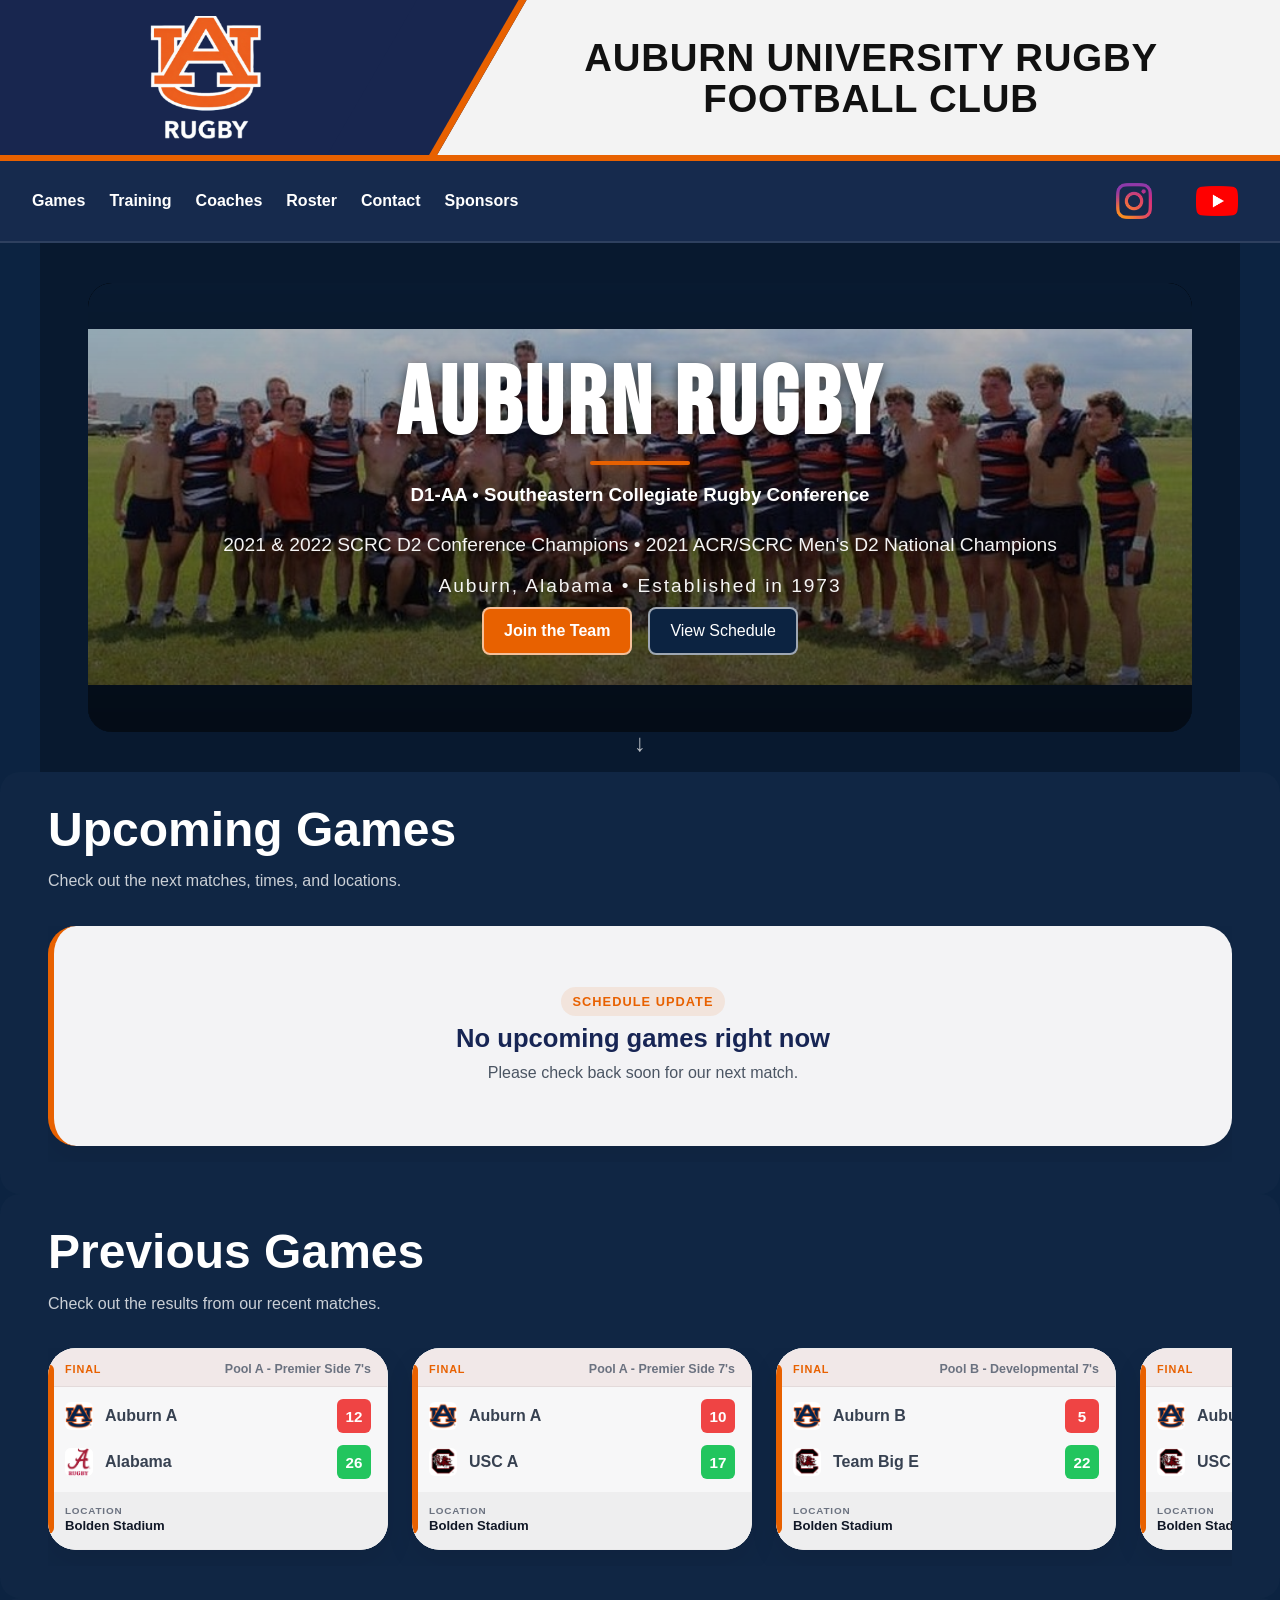
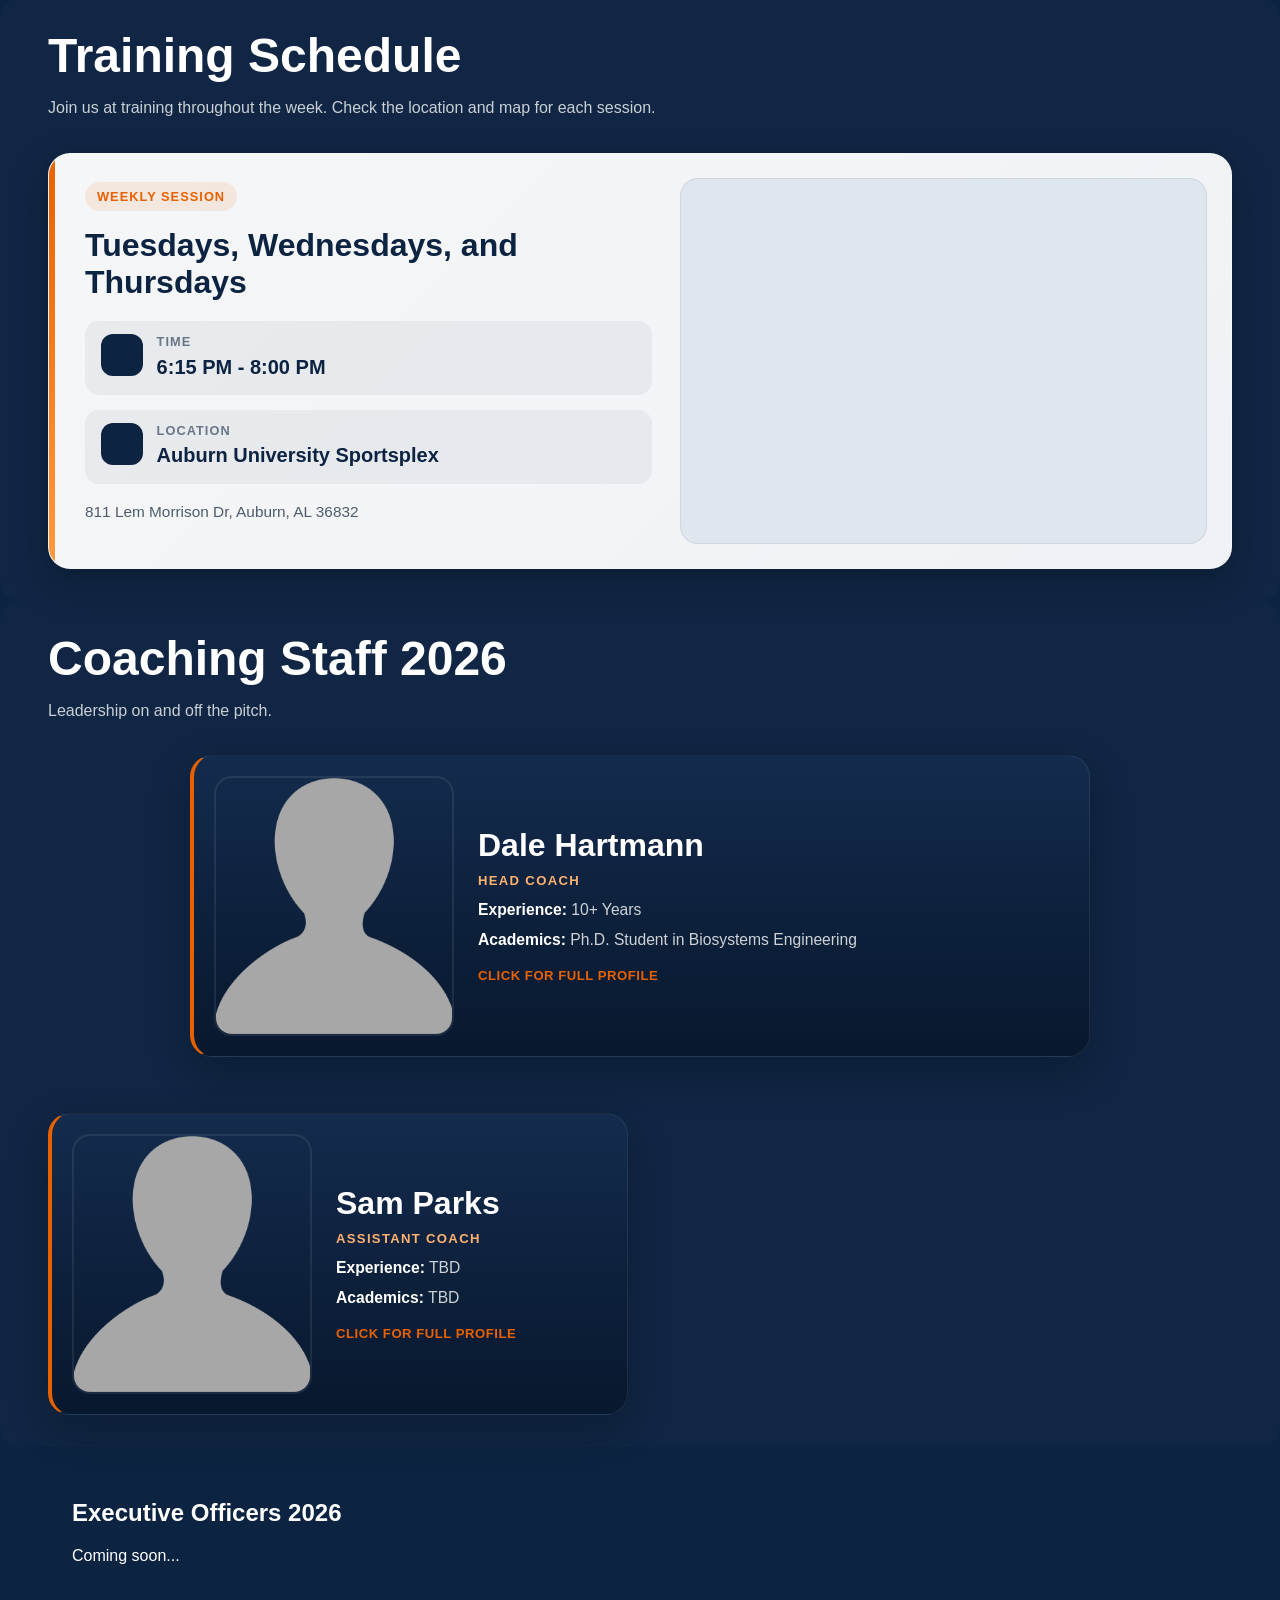
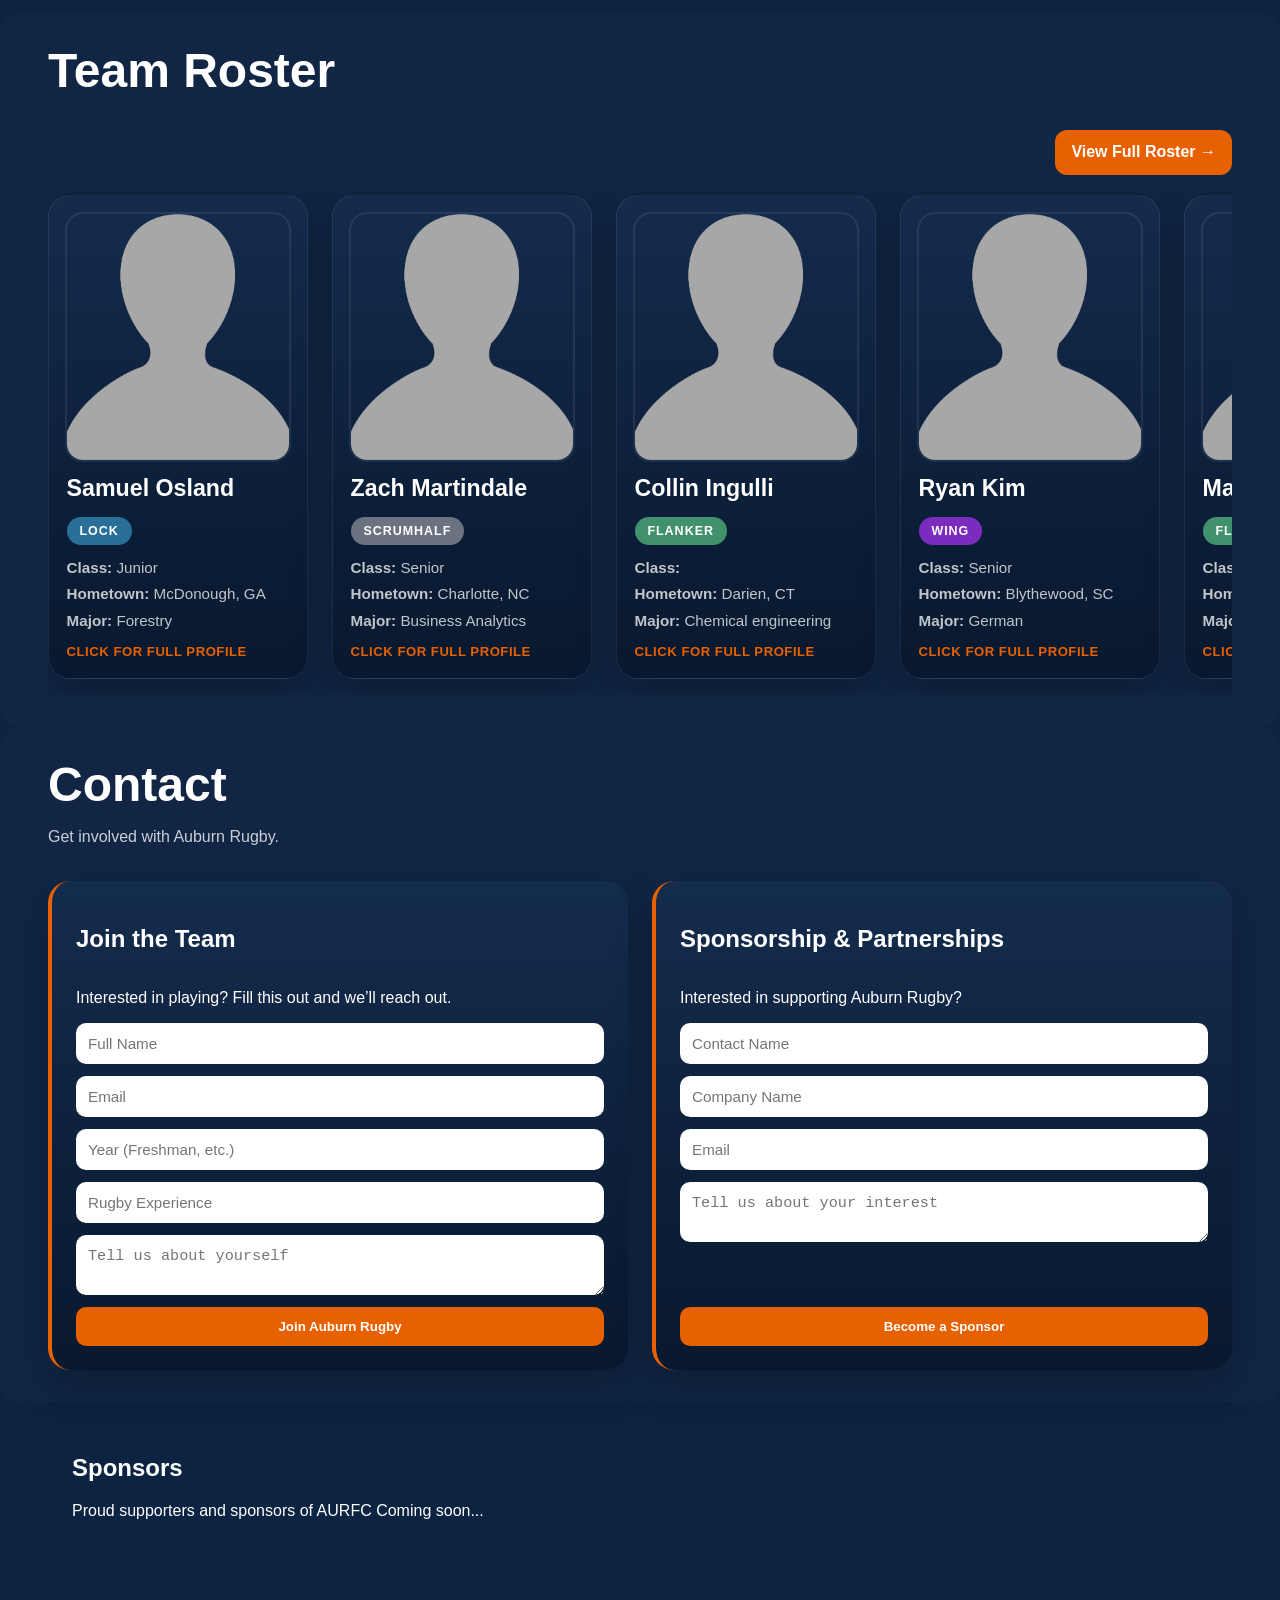
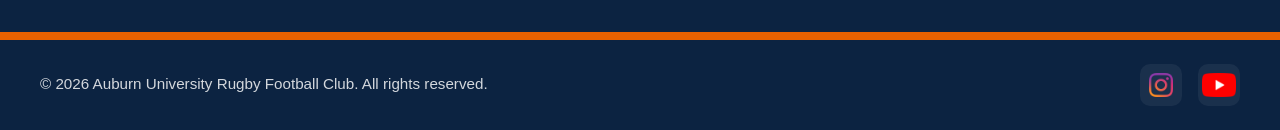
==== commit d0694ff1: "Update index.html" ====
--- a/index.html
+++ b/index.html
@@ -240,36 +240,6 @@
 
         <article
           class="player-card coach-card-horizontal coach-card"
-          id="assistant-coach-1-card"
-          tabindex="0"
-          role="button"
-          data-name="Jonathan Belmontes"
-          data-role="Assistant Coach"
-          data-image="images/players/silhouette.png"
-          data-experience="TBD"
-          data-specialty="Attack"
-          data-hometown="TBD"
-          data-bio="Jonathan Belmontes works closely with the backs and attacking systems."
-        >
-          <div class="player-image-wrap coach-image-wrap">
-            <img src="images/players/silhouette.png" alt="Jonathan Belmontes" class="player-image coach-image" />
-          </div>
-
-          <div class="player-card-body coach-card-body">
-            <h3 class="player-name coach-name">Jonathan Belmontes</h3>
-            <p class="player-position coach-role">Assistant Coach</p>
-
-            <div class="player-card-preview coach-preview">
-              <span><strong>Experience:</strong> TBD</span>
-              <span><strong>Academics:</strong> TBD</span>
-            </div>
-
-            <p class="player-card-hint">Click for full profile</p>
-          </div>
-        </article>
-
-        <article
-          class="player-card coach-card-horizontal coach-card"
           id="assistant-coach-2-card"
           tabindex="0"
           role="button"
@@ -305,12 +275,12 @@
          OFFICERS
          Kept commented to preserve the current live structure.
          ========================= -->
-    <!--
+    
     <section id="officers">
       <h2>Executive Officers 2026</h2>
       <p>Coming soon...</p>
     </section>
-    -->
+    
 
     <!-- =========================
          ROSTER PREVIEW
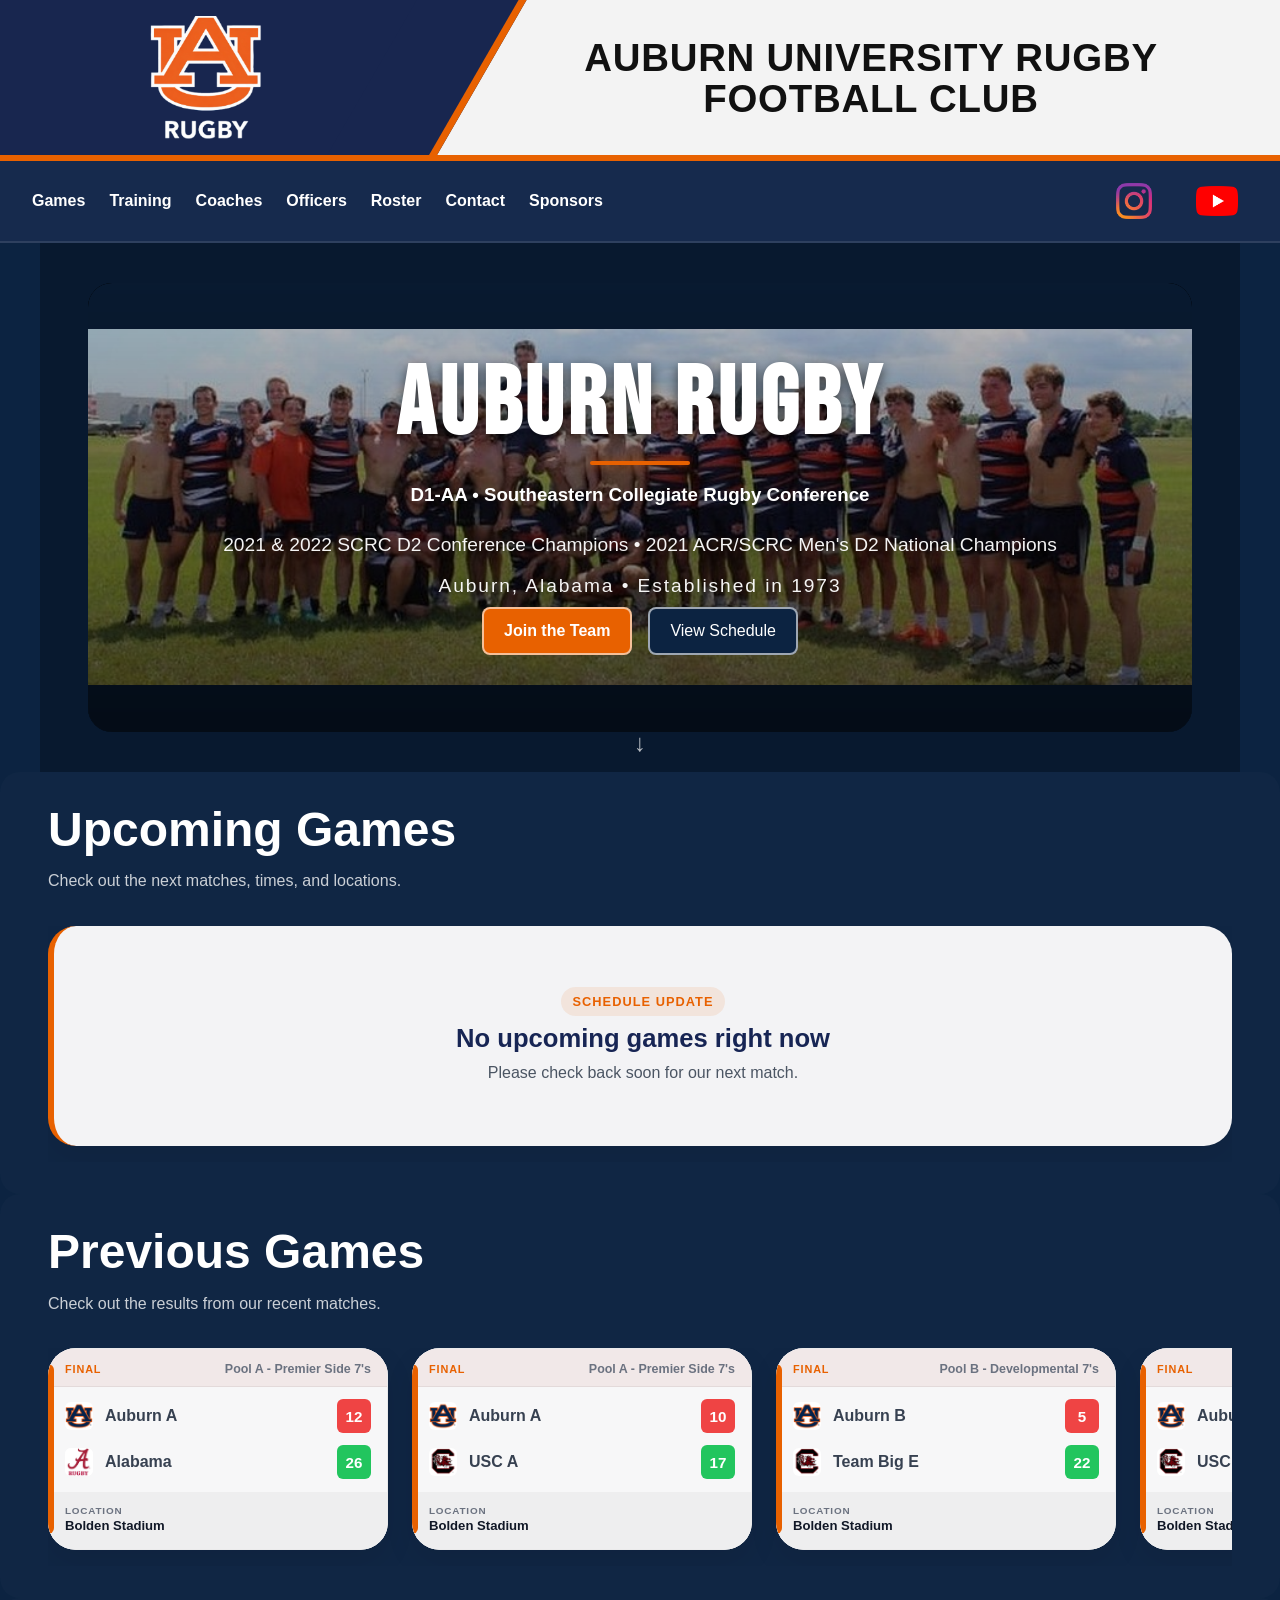
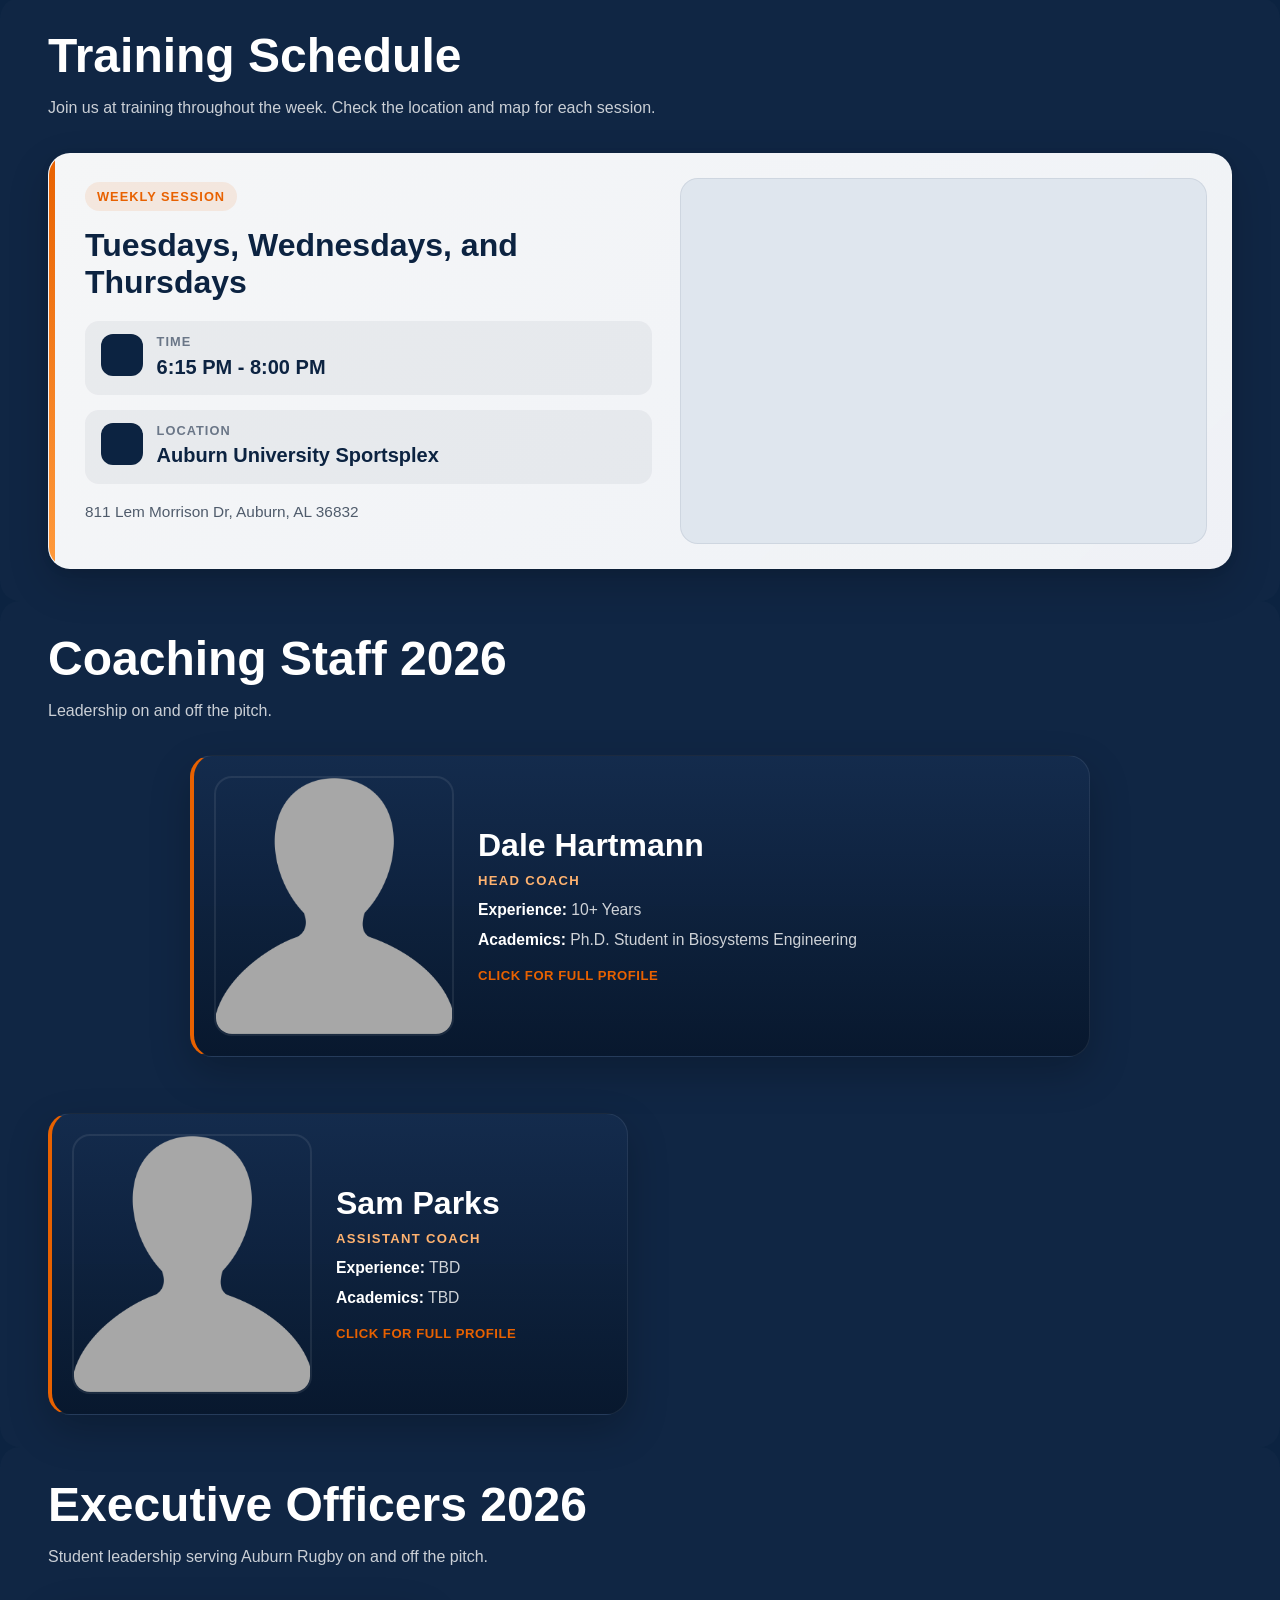
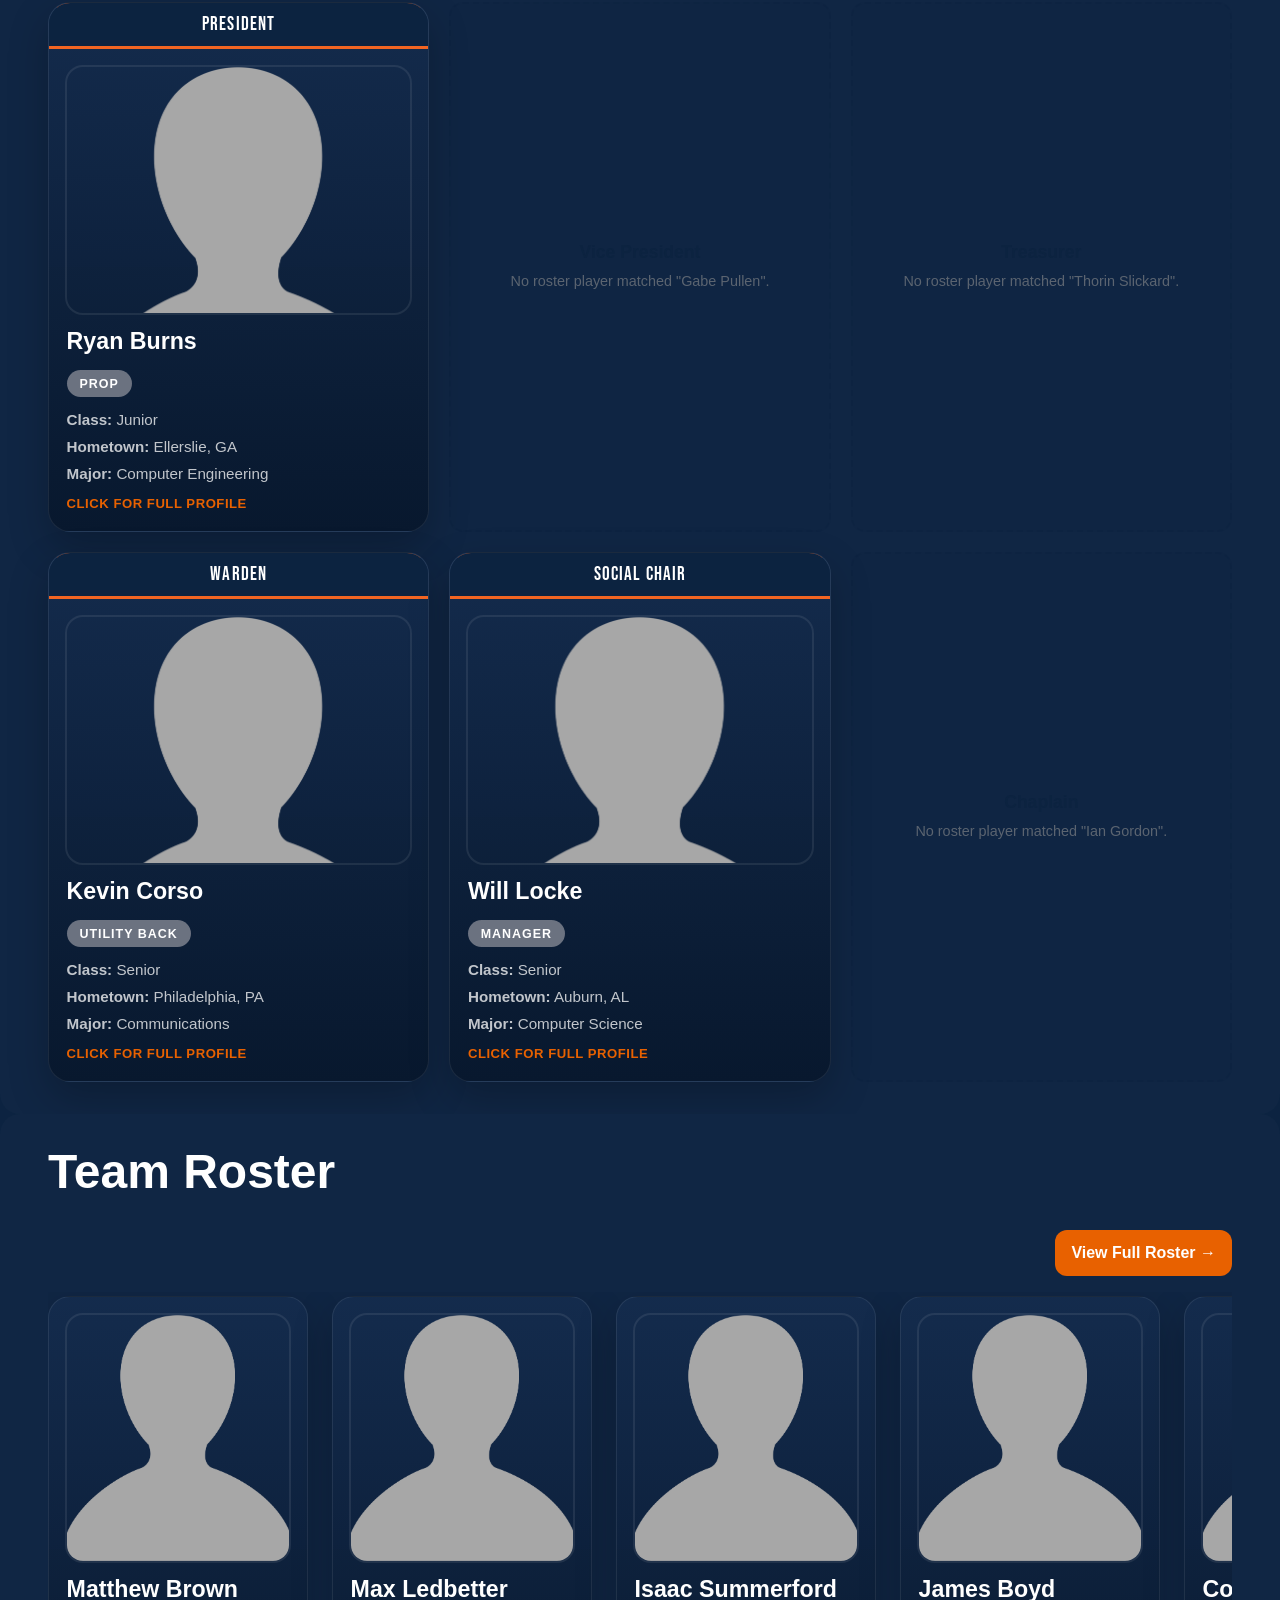
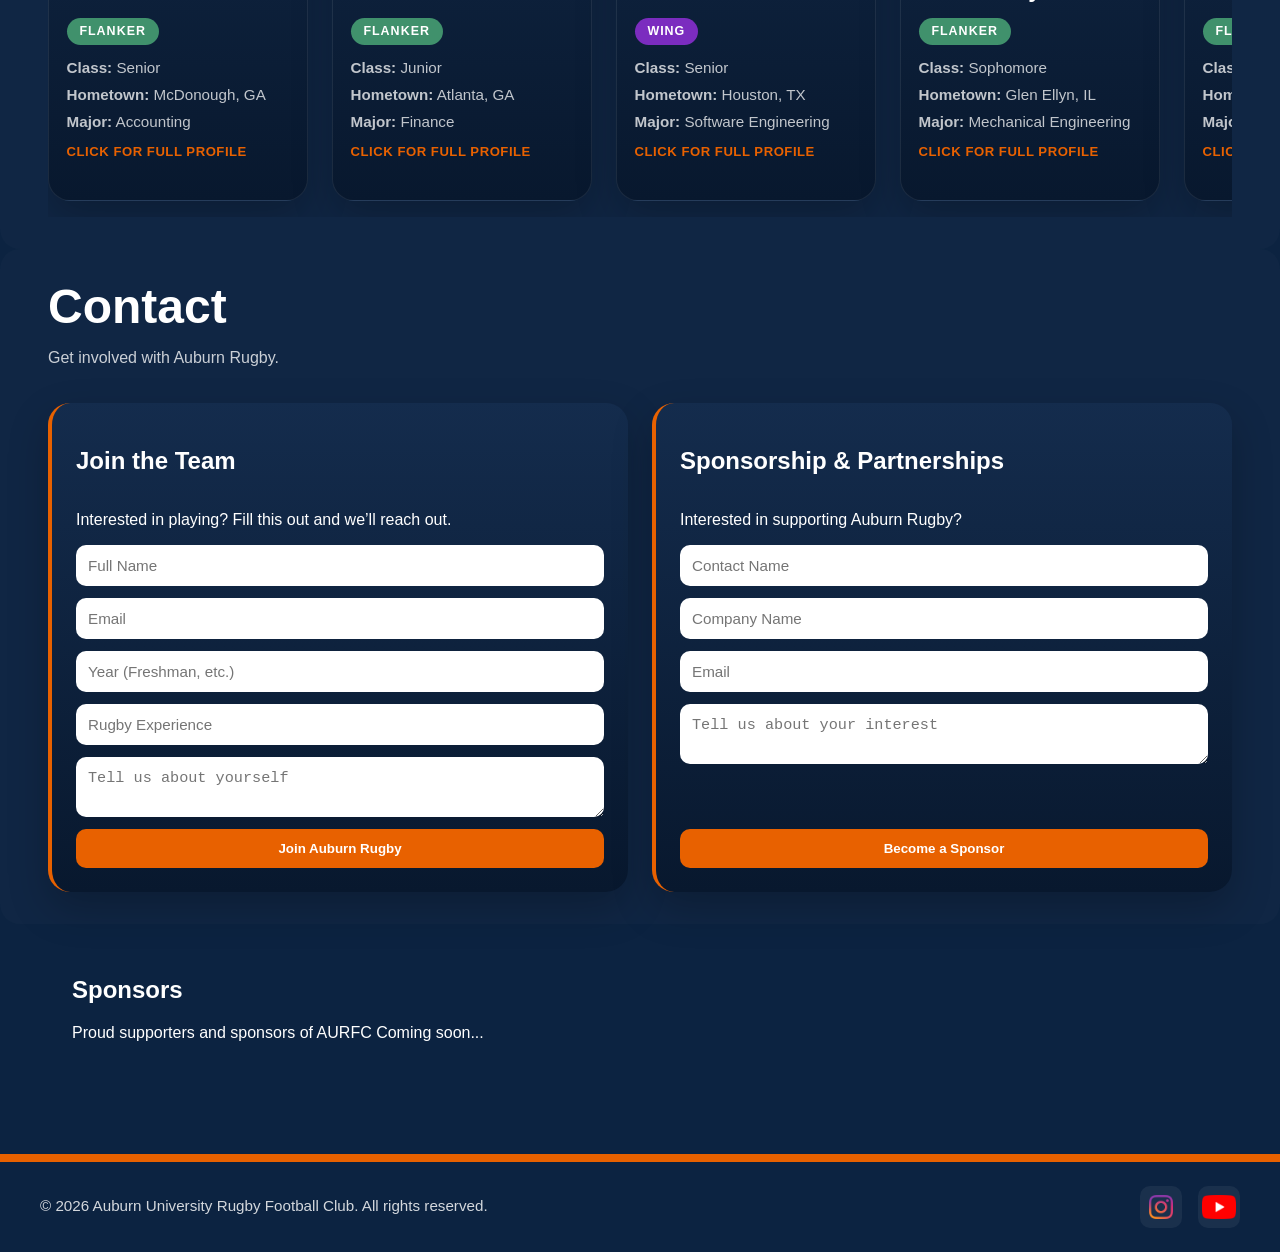
==== commit 696aeda2: "Updating officers tab" ====
--- a/index.html
+++ b/index.html
@@ -37,6 +37,7 @@
       <a href="#upcoming-games">Games</a>
       <a href="#training-schedule">Training</a>
       <a href="#coaching-staff">Coaches</a>
+      <a href="#officers">Officers</a>
       <a href="#roster">Roster</a>
       <a href="#contact">Contact</a>
       <a href="#sponsors">Sponsors</a>
@@ -276,9 +277,20 @@
          Kept commented to preserve the current live structure.
          ========================= -->
     
-    <section id="officers">
-      <h2>Executive Officers 2026</h2>
-      <p>Coming soon...</p>
+    <section id="officers" class="section-block executive-officers-section">
+      <div class="section-header">
+        <h2>Executive Officers 2026</h2>
+
+        <p class="section-subtitle">
+          Student leadership serving Auburn Rugby on and off the pitch.
+        </p>
+      </div>
+
+      <div
+        id="executive-officers-container"
+        class="executive-officers-grid"
+        aria-live="polite"
+      ></div>
     </section>
     
 
--- a/style.css
+++ b/style.css
@@ -1088,6 +1088,117 @@
 }
 
 /* =========================
+   EXECUTIVE OFFICERS
+   ========================= */
+
+.executive-officers-section {
+  position: relative;
+  overflow: hidden;
+}
+
+.executive-officers-grid {
+  display: grid;
+  grid-template-columns: repeat(3, minmax(0, 1fr));
+  gap: 1.25rem;
+  align-items: stretch;
+}
+
+.executive-officer-card {
+  position: relative;
+  overflow: hidden;
+  height: 100%;
+  border: 2px solid rgba(12, 35, 64, 0.18);
+  box-shadow: 0 14px 34px rgba(12, 35, 64, 0.13);
+  transition:
+    transform 180ms ease,
+    box-shadow 180ms ease,
+    border-color 180ms ease;
+}
+
+.executive-officer-card::before {
+  content: "";
+  position: absolute;
+  inset: 0 0 auto;
+  z-index: 2;
+  height: 5px;
+  background: #f26522;
+}
+
+.executive-officer-card:hover,
+.executive-officer-card:focus-visible {
+  transform: translateY(-6px);
+  border-color: #f26522;
+  box-shadow: 0 20px 42px rgba(12, 35, 64, 0.2);
+}
+
+.executive-officer-role {
+  position: relative;
+  z-index: 3;
+  margin: 0;
+  padding: 0.75rem;
+  background: #0c2340;
+  color: white;
+  border-bottom: 3px solid #f26522;
+  font-family: "Bebas Neue", "Roboto", sans-serif;
+  font-size: 1.2rem;
+  letter-spacing: 0.06em;
+  line-height: 1;
+  text-align: center;
+  text-transform: uppercase;
+}
+
+.executive-officer-card .player-image-wrap {
+  border-radius: 0;
+}
+
+.executive-officer-card .player-card-body {
+  display: flex;
+  flex-direction: column;
+  height: 100%;
+}
+
+.executive-officer-card .player-card-hint {
+  margin-top: auto;
+}
+
+.executive-officer-missing {
+  display: flex;
+  min-height: 220px;
+  flex-direction: column;
+  align-items: center;
+  justify-content: center;
+  padding: 1.25rem;
+  border: 2px dashed rgba(12, 35, 64, 0.3);
+  border-radius: 14px;
+  background: rgba(12, 35, 64, 0.04);
+  text-align: center;
+}
+
+.executive-officer-missing strong {
+  color: #0c2340;
+  font-size: 1.1rem;
+}
+
+.executive-officer-missing span {
+  margin-top: 0.5rem;
+  color: #5b6470;
+  font-size: 0.9rem;
+  line-height: 1.45;
+}
+
+@media (max-width: 900px) {
+  .executive-officers-grid {
+    grid-template-columns: repeat(2, minmax(0, 1fr));
+  }
+}
+
+@media (max-width: 520px) {
+  .executive-officers-grid {
+    grid-template-columns: 1fr;
+  }
+}
+
+/* =========================
    ROSTER
 ========================= */
 
